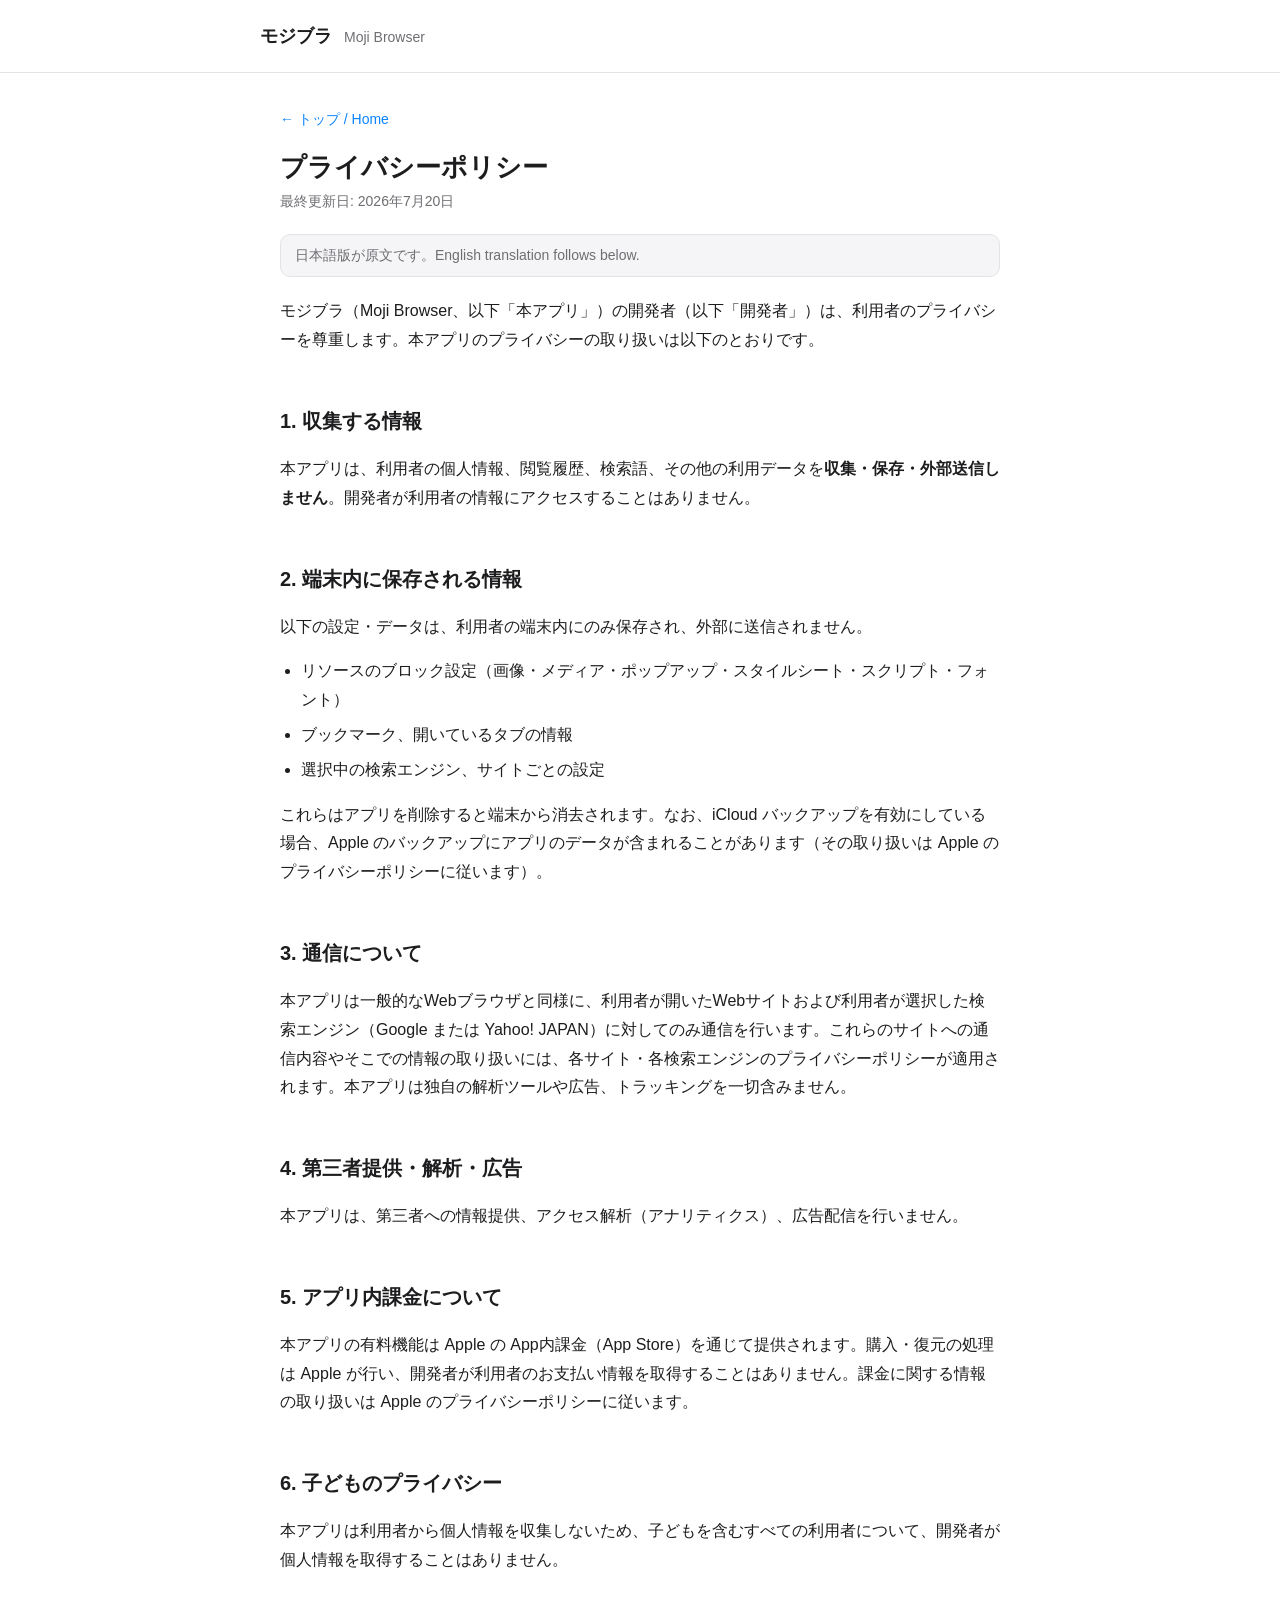
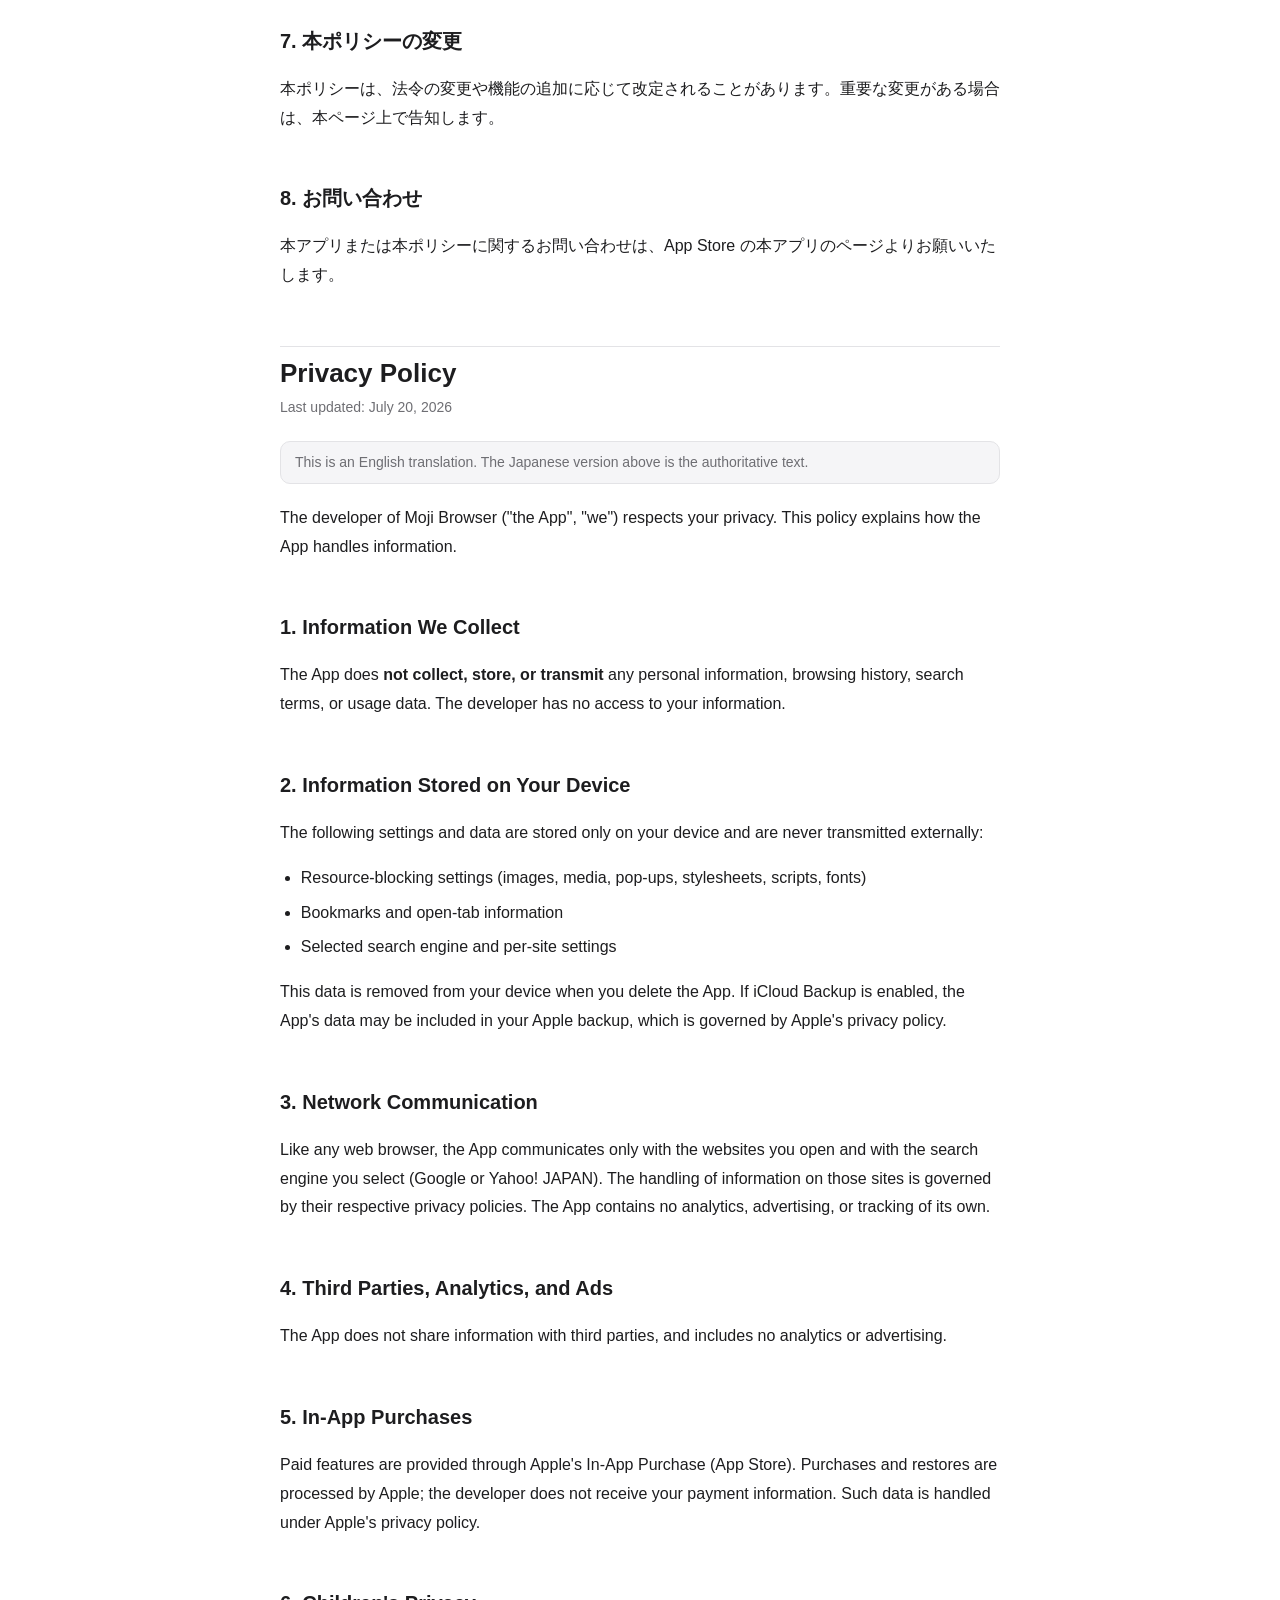
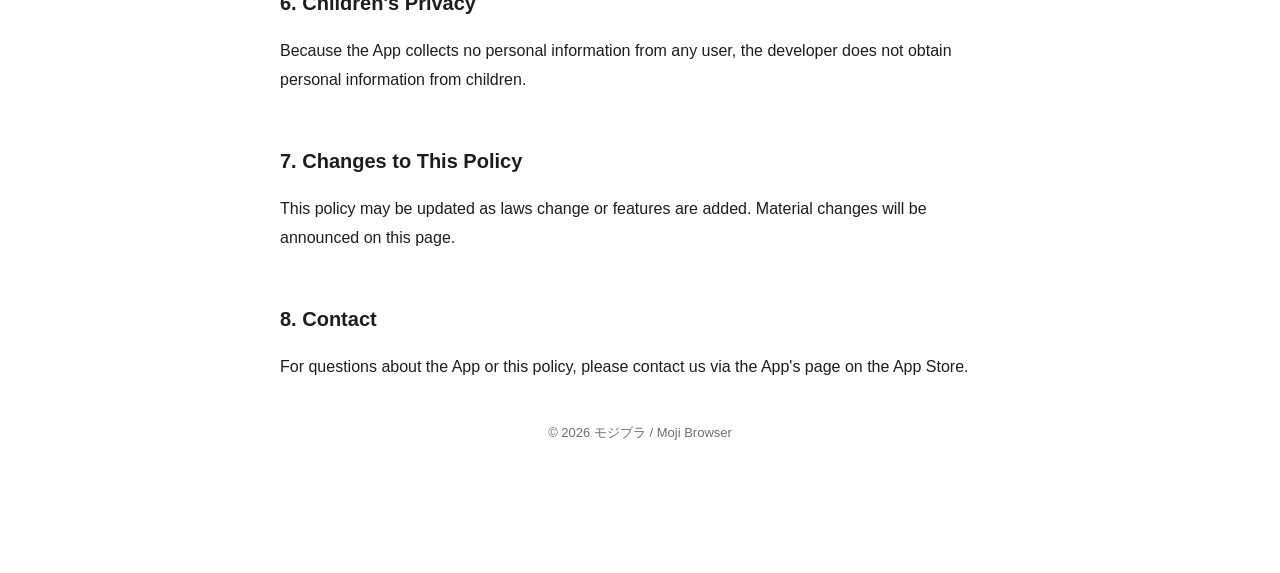
==== privacy.html @ 447daa73 "docs: プライバシーポリシー・サポート・indexページを追加 - privacy.html: プライバシーポリシー（日英併記／データ非収集・ローカル完結） - support.html: サポー" ====
<!DOCTYPE html>
<html lang="ja">
<head>
<meta charset="utf-8">
<meta name="viewport" content="width=device-width, initial-scale=1">
<title>プライバシーポリシー / Privacy Policy — モジブラ</title>
<link rel="stylesheet" href="style.css">
</head>
<body>
<header class="site">
  <div class="inner">
    <span class="app">モジブラ</span>
    <span class="en">Moji Browser</span>
  </div>
</header>

<main class="wrap">
  <a class="backlink" href="index.html">← トップ / Home</a>
  <h1>プライバシーポリシー</h1>
  <p class="updated">最終更新日: 2026年7月20日</p>

  <div class="lang-note">日本語版が原文です。English translation follows below.</div>

  <p>モジブラ（Moji Browser、以下「本アプリ」）の開発者（以下「開発者」）は、利用者のプライバシーを尊重します。本アプリのプライバシーの取り扱いは以下のとおりです。</p>

  <h2>1. 収集する情報</h2>
  <p>本アプリは、利用者の個人情報、閲覧履歴、検索語、その他の利用データを<strong>収集・保存・外部送信しません</strong>。開発者が利用者の情報にアクセスすることはありません。</p>

  <h2>2. 端末内に保存される情報</h2>
  <p>以下の設定・データは、利用者の端末内にのみ保存され、外部に送信されません。</p>
  <ul>
    <li>リソースのブロック設定（画像・メディア・ポップアップ・スタイルシート・スクリプト・フォント）</li>
    <li>ブックマーク、開いているタブの情報</li>
    <li>選択中の検索エンジン、サイトごとの設定</li>
  </ul>
  <p>これらはアプリを削除すると端末から消去されます。なお、iCloud バックアップを有効にしている場合、Apple のバックアップにアプリのデータが含まれることがあります（その取り扱いは Apple のプライバシーポリシーに従います）。</p>

  <h2>3. 通信について</h2>
  <p>本アプリは一般的なWebブラウザと同様に、利用者が開いたWebサイトおよび利用者が選択した検索エンジン（Google または Yahoo! JAPAN）に対してのみ通信を行います。これらのサイトへの通信内容やそこでの情報の取り扱いには、各サイト・各検索エンジンのプライバシーポリシーが適用されます。本アプリは独自の解析ツールや広告、トラッキングを一切含みません。</p>

  <h2>4. 第三者提供・解析・広告</h2>
  <p>本アプリは、第三者への情報提供、アクセス解析（アナリティクス）、広告配信を行いません。</p>

  <h2>5. アプリ内課金について</h2>
  <p>本アプリの有料機能は Apple の App内課金（App Store）を通じて提供されます。購入・復元の処理は Apple が行い、開発者が利用者のお支払い情報を取得することはありません。課金に関する情報の取り扱いは Apple のプライバシーポリシーに従います。</p>

  <h2>6. 子どものプライバシー</h2>
  <p>本アプリは利用者から個人情報を収集しないため、子どもを含むすべての利用者について、開発者が個人情報を取得することはありません。</p>

  <h2>7. 本ポリシーの変更</h2>
  <p>本ポリシーは、法令の変更や機能の追加に応じて改定されることがあります。重要な変更がある場合は、本ページ上で告知します。</p>

  <h2>8. お問い合わせ</h2>
  <p>本アプリまたは本ポリシーに関するお問い合わせは、App Store の本アプリのページよりお願いいたします。</p>

  <hr class="sep">

  <h1>Privacy Policy</h1>
  <p class="updated">Last updated: July 20, 2026</p>
  <div class="lang-note">This is an English translation. The Japanese version above is the authoritative text.</div>

  <p>The developer of Moji Browser ("the App", "we") respects your privacy. This policy explains how the App handles information.</p>

  <h2>1. Information We Collect</h2>
  <p>The App does <strong>not collect, store, or transmit</strong> any personal information, browsing history, search terms, or usage data. The developer has no access to your information.</p>

  <h2>2. Information Stored on Your Device</h2>
  <p>The following settings and data are stored only on your device and are never transmitted externally:</p>
  <ul>
    <li>Resource-blocking settings (images, media, pop-ups, stylesheets, scripts, fonts)</li>
    <li>Bookmarks and open-tab information</li>
    <li>Selected search engine and per-site settings</li>
  </ul>
  <p>This data is removed from your device when you delete the App. If iCloud Backup is enabled, the App's data may be included in your Apple backup, which is governed by Apple's privacy policy.</p>

  <h2>3. Network Communication</h2>
  <p>Like any web browser, the App communicates only with the websites you open and with the search engine you select (Google or Yahoo! JAPAN). The handling of information on those sites is governed by their respective privacy policies. The App contains no analytics, advertising, or tracking of its own.</p>

  <h2>4. Third Parties, Analytics, and Ads</h2>
  <p>The App does not share information with third parties, and includes no analytics or advertising.</p>

  <h2>5. In-App Purchases</h2>
  <p>Paid features are provided through Apple's In-App Purchase (App Store). Purchases and restores are processed by Apple; the developer does not receive your payment information. Such data is handled under Apple's privacy policy.</p>

  <h2>6. Children's Privacy</h2>
  <p>Because the App collects no personal information from any user, the developer does not obtain personal information from children.</p>

  <h2>7. Changes to This Policy</h2>
  <p>This policy may be updated as laws change or features are added. Material changes will be announced on this page.</p>

  <h2>8. Contact</h2>
  <p>For questions about the App or this policy, please contact us via the App's page on the App Store.</p>

  <footer>© 2026 モジブラ / Moji Browser</footer>
</main>
</body>
</html>
---- style.css ----
:root {
  --bg: #ffffff;
  --surface: #f5f5f7;
  --text: #1d1d1f;
  --muted: #6e6e73;
  --border: #e3e3e6;
  --accent: #0a84ff;
  --maxw: 760px;
}
@media (prefers-color-scheme: dark) {
  :root {
    --bg: #000000;
    --surface: #1c1c1e;
    --text: #f5f5f7;
    --muted: #98989d;
    --border: #2c2c2e;
    --accent: #0a84ff;
  }
}

* { box-sizing: border-box; }
html { -webkit-text-size-adjust: 100%; }
body {
  margin: 0;
  font-family: -apple-system, BlinkMacSystemFont, "Hiragino Sans", "Hiragino Kaku Gothic ProN", "Noto Sans JP", "Yu Gothic", Meiryo, sans-serif;
  background: var(--bg);
  color: var(--text);
  line-height: 1.8;
  font-size: 16px;
  word-break: break-word;
}

.wrap {
  max-width: var(--maxw);
  margin: 0 auto;
  padding: 32px 20px 80px;
}

header.site {
  border-bottom: 1px solid var(--border);
  padding: 20px;
}
header.site .inner {
  max-width: var(--maxw);
  margin: 0 auto;
  display: flex;
  align-items: baseline;
  gap: 12px;
  flex-wrap: wrap;
}
header.site .app { font-weight: 700; font-size: 18px; }
header.site .en { color: var(--muted); font-size: 14px; }

h1 { font-size: 26px; line-height: 1.4; margin: 8px 0 4px; }
h2 { font-size: 20px; margin: 40px 0 10px; padding-top: 8px; }
h3 { font-size: 16px; margin: 24px 0 6px; color: var(--muted); font-weight: 700; }
p, li { font-size: 16px; }
ul { padding-left: 1.3em; }
li { margin: 6px 0; }
.updated { color: var(--muted); font-size: 14px; margin-top: 0; }
a { color: var(--accent); text-decoration: none; }
a:hover { text-decoration: underline; }

.card {
  display: block;
  background: var(--surface);
  border: 1px solid var(--border);
  border-radius: 14px;
  padding: 18px 20px;
  margin: 14px 0;
  color: inherit;
}
.card:hover { border-color: var(--accent); text-decoration: none; }
.card .t { font-weight: 700; font-size: 17px; }
.card .d { color: var(--muted); font-size: 14px; margin-top: 4px; }

.lang-note {
  background: var(--surface);
  border: 1px solid var(--border);
  border-radius: 10px;
  padding: 8px 14px;
  font-size: 14px;
  color: var(--muted);
  margin: 20px 0;
}
.sep { border: none; border-top: 1px solid var(--border); margin: 56px 0 8px; }
footer {
  color: var(--muted);
  font-size: 13px;
  text-align: center;
  padding: 24px 20px 48px;
}
.backlink { display: inline-block; margin-bottom: 8px; font-size: 14px; }
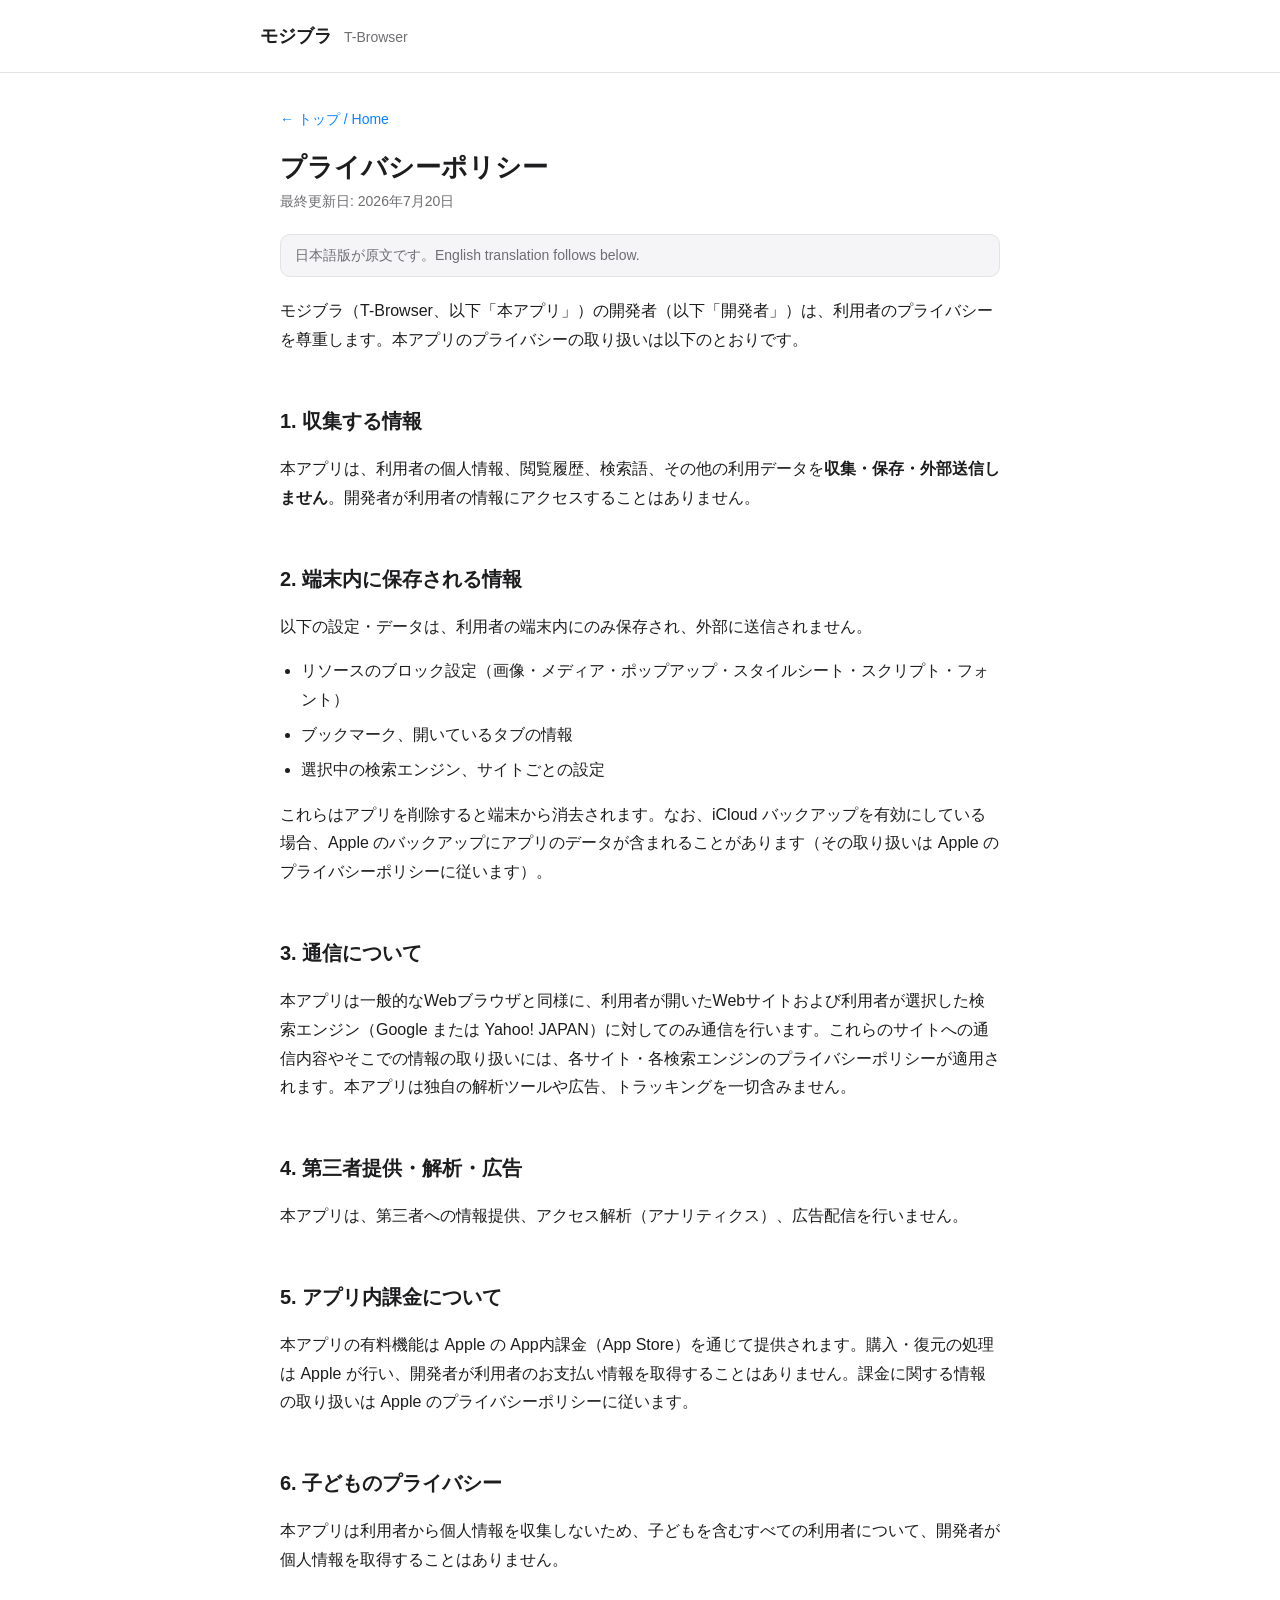
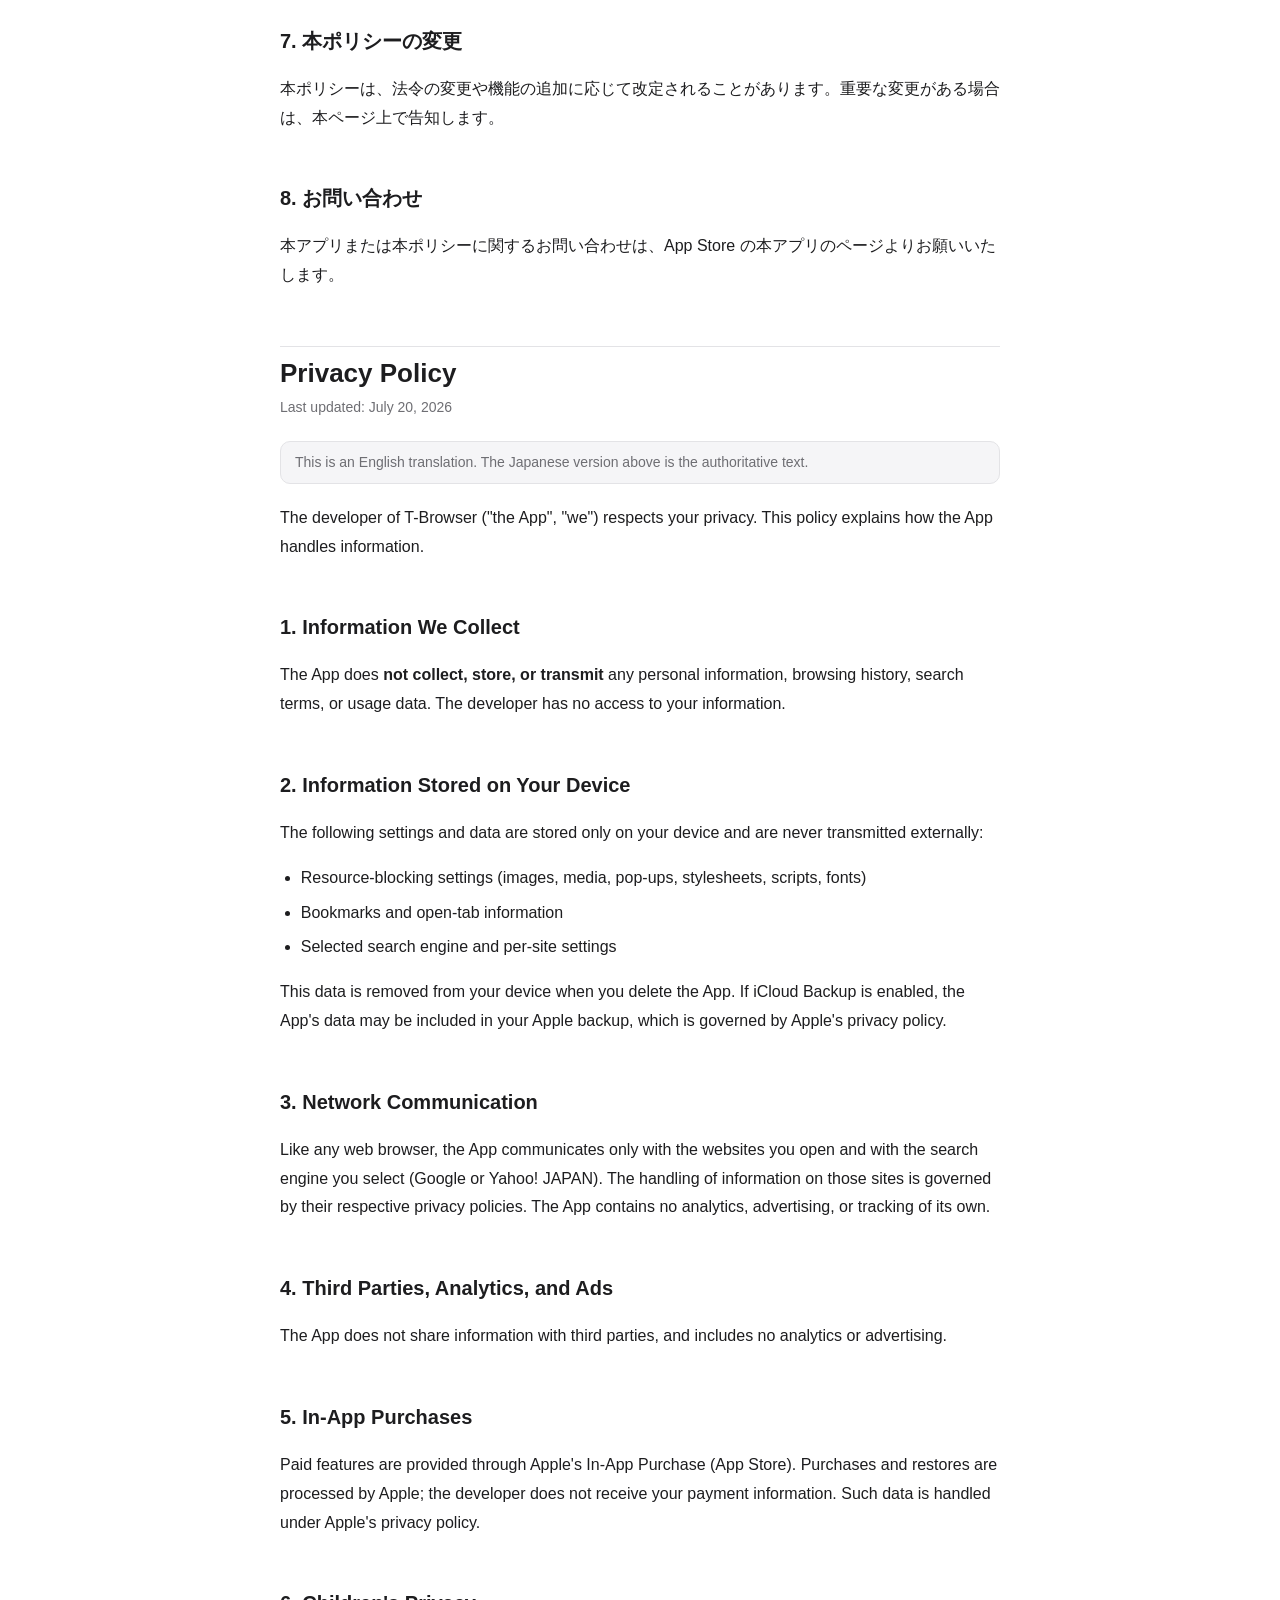
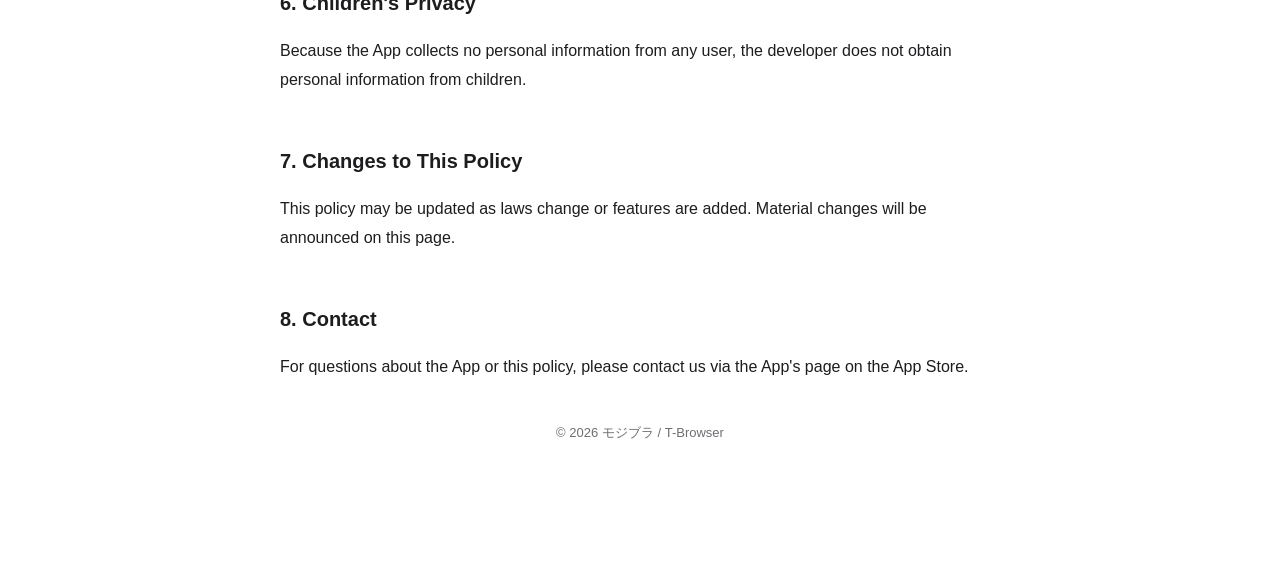
==== commit 79c3f30a: "docs: 英語名を Moji Browser → T-Browser に変更 Co-Authored-By: Claude Opus 4.8 <noreply@anthropic.com> Clau" ====
--- a/privacy.html
+++ b/privacy.html
@@ -10,7 +10,7 @@
 <header class="site">
   <div class="inner">
     <span class="app">モジブラ</span>
-    <span class="en">Moji Browser</span>
+    <span class="en">T-Browser</span>
   </div>
 </header>
 
@@ -21,7 +21,7 @@
 
   <div class="lang-note">日本語版が原文です。English translation follows below.</div>
 
-  <p>モジブラ（Moji Browser、以下「本アプリ」）の開発者（以下「開発者」）は、利用者のプライバシーを尊重します。本アプリのプライバシーの取り扱いは以下のとおりです。</p>
+  <p>モジブラ（T-Browser、以下「本アプリ」）の開発者（以下「開発者」）は、利用者のプライバシーを尊重します。本アプリのプライバシーの取り扱いは以下のとおりです。</p>
 
   <h2>1. 収集する情報</h2>
   <p>本アプリは、利用者の個人情報、閲覧履歴、検索語、その他の利用データを<strong>収集・保存・外部送信しません</strong>。開発者が利用者の情報にアクセスすることはありません。</p>
@@ -59,7 +59,7 @@
   <p class="updated">Last updated: July 20, 2026</p>
   <div class="lang-note">This is an English translation. The Japanese version above is the authoritative text.</div>
 
-  <p>The developer of Moji Browser ("the App", "we") respects your privacy. This policy explains how the App handles information.</p>
+  <p>The developer of T-Browser ("the App", "we") respects your privacy. This policy explains how the App handles information.</p>
 
   <h2>1. Information We Collect</h2>
   <p>The App does <strong>not collect, store, or transmit</strong> any personal information, browsing history, search terms, or usage data. The developer has no access to your information.</p>
@@ -91,7 +91,7 @@
   <h2>8. Contact</h2>
   <p>For questions about the App or this policy, please contact us via the App's page on the App Store.</p>
 
-  <footer>© 2026 モジブラ / Moji Browser</footer>
+  <footer>© 2026 モジブラ / T-Browser</footer>
 </main>
 </body>
 </html>
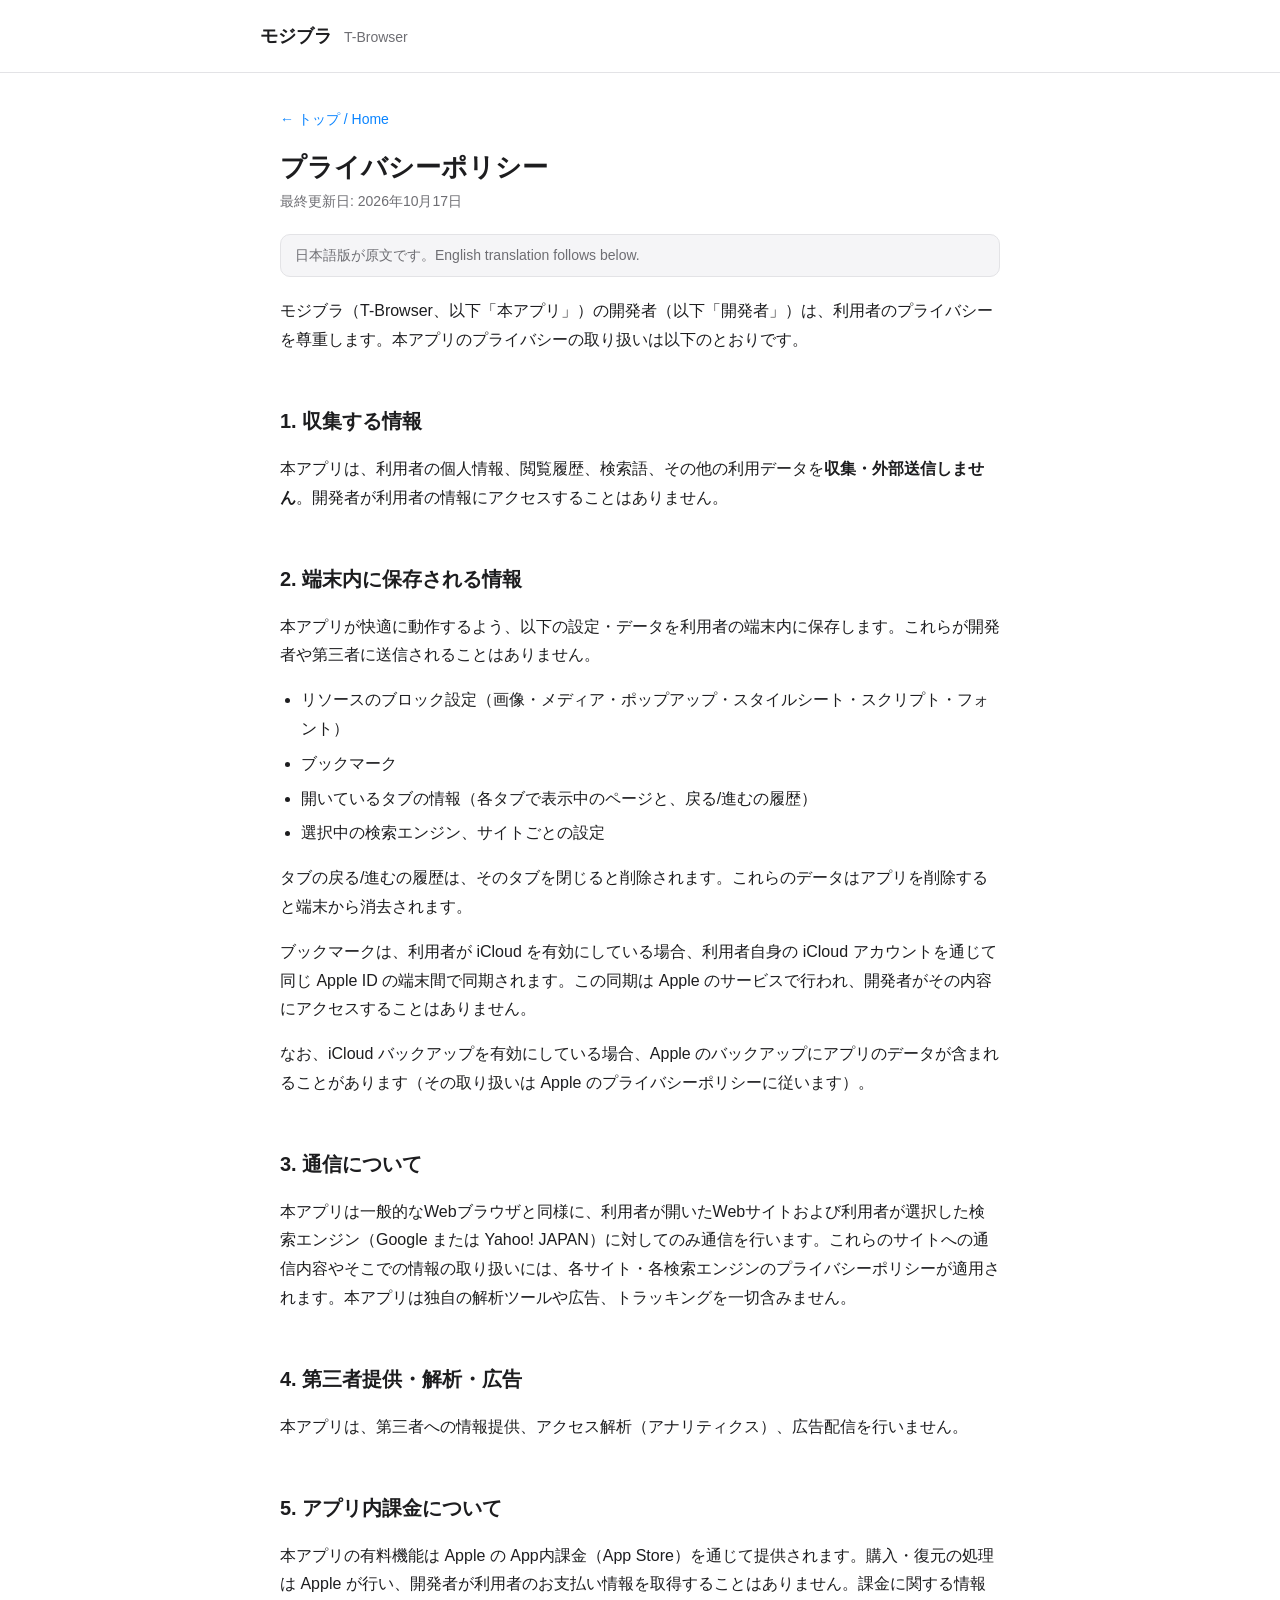
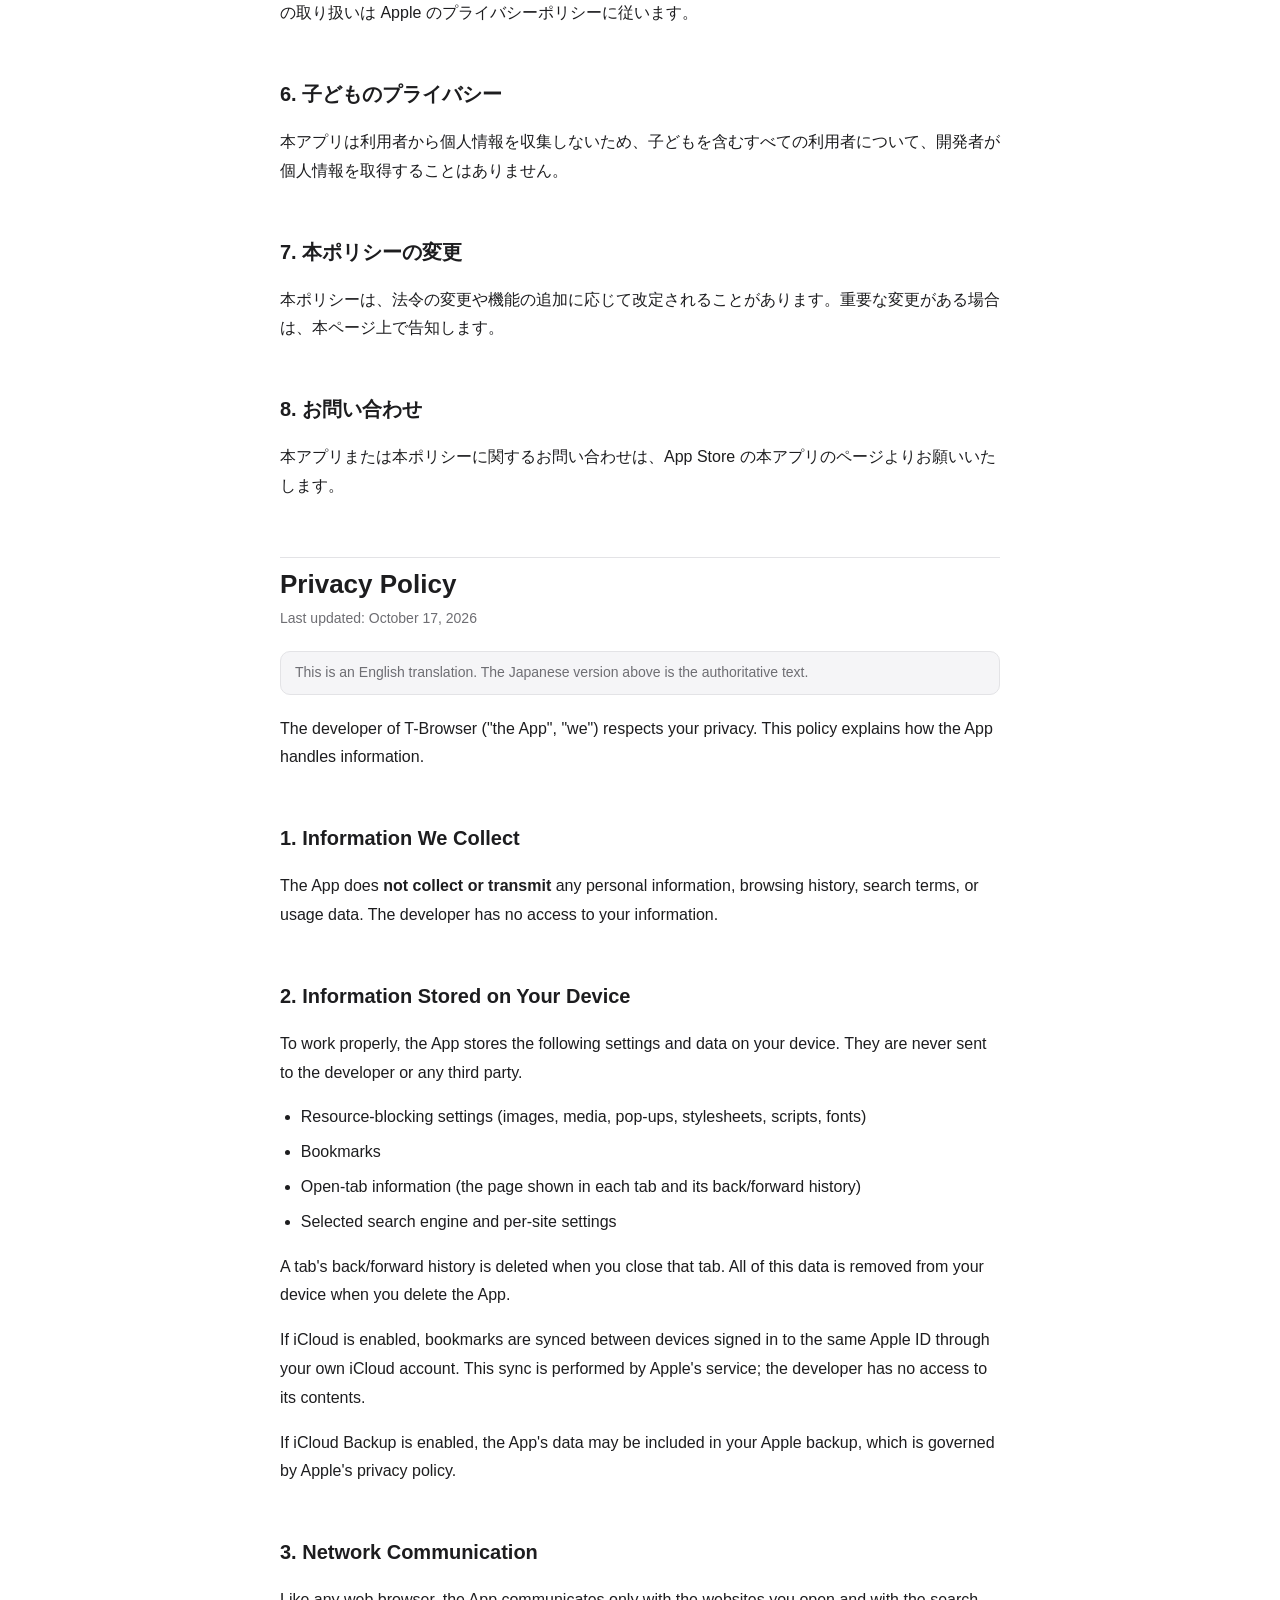
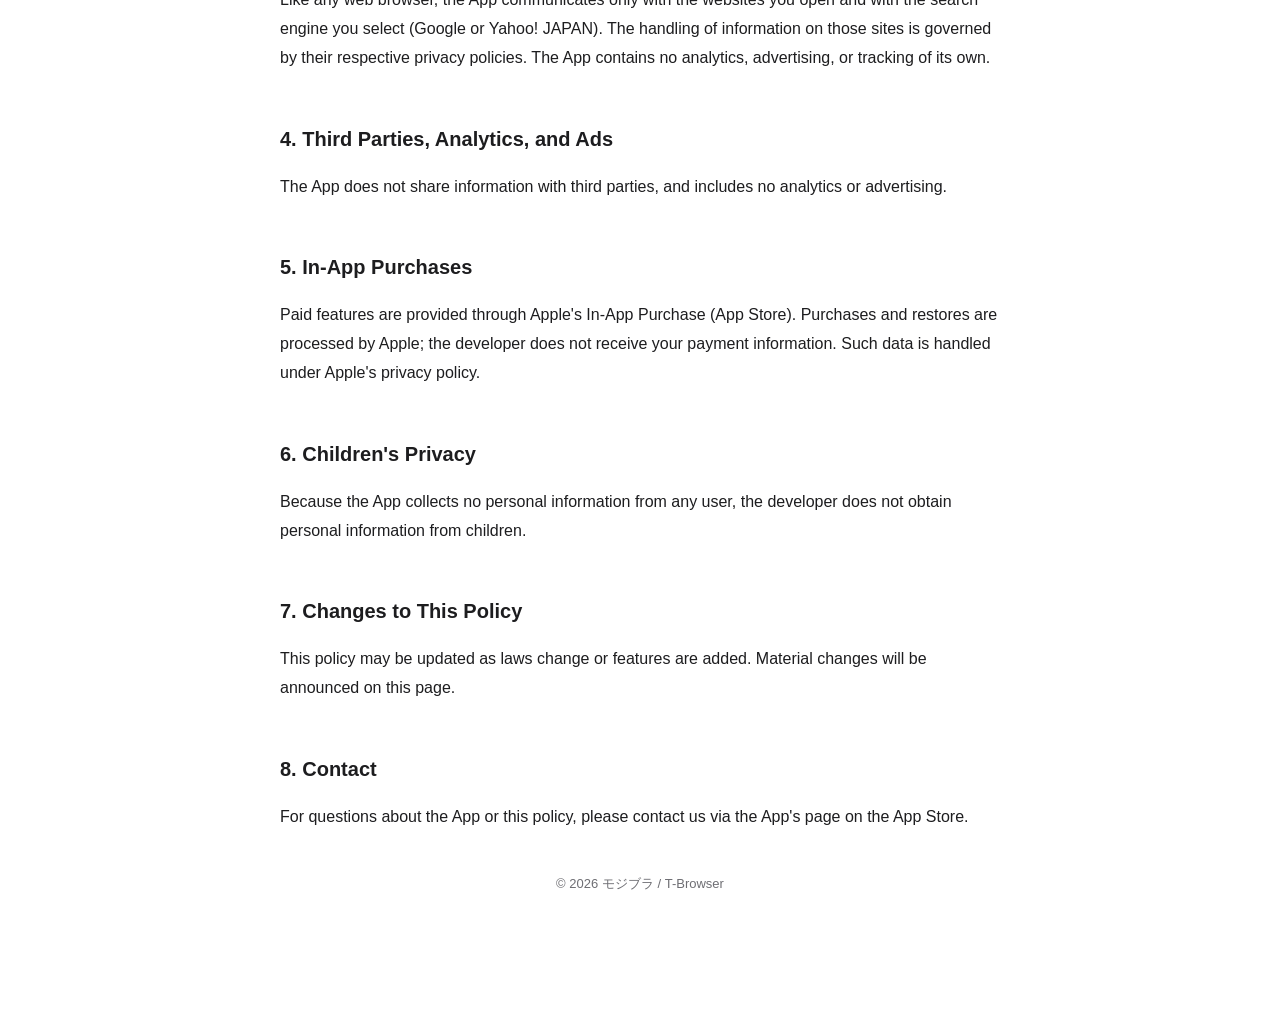
==== commit f8d1ea40: "docs: タブの戻る/進むの履歴とブックマークの iCloud 同期をプライバシーポリシーに明記 - §1「収集・保存・外部送信しません」→「収集・外部送信しません」（端末内には保存するため） - " ====
--- a/privacy.html
+++ b/privacy.html
@@ -17,23 +17,26 @@
 <main class="wrap">
   <a class="backlink" href="index.html">← トップ / Home</a>
   <h1>プライバシーポリシー</h1>
-  <p class="updated">最終更新日: 2026年7月20日</p>
+  <p class="updated">最終更新日: 2026年10月17日</p>
 
   <div class="lang-note">日本語版が原文です。English translation follows below.</div>
 
   <p>モジブラ（T-Browser、以下「本アプリ」）の開発者（以下「開発者」）は、利用者のプライバシーを尊重します。本アプリのプライバシーの取り扱いは以下のとおりです。</p>
 
   <h2>1. 収集する情報</h2>
-  <p>本アプリは、利用者の個人情報、閲覧履歴、検索語、その他の利用データを<strong>収集・保存・外部送信しません</strong>。開発者が利用者の情報にアクセスすることはありません。</p>
+  <p>本アプリは、利用者の個人情報、閲覧履歴、検索語、その他の利用データを<strong>収集・外部送信しません</strong>。開発者が利用者の情報にアクセスすることはありません。</p>
 
   <h2>2. 端末内に保存される情報</h2>
-  <p>以下の設定・データは、利用者の端末内にのみ保存され、外部に送信されません。</p>
+  <p>本アプリが快適に動作するよう、以下の設定・データを利用者の端末内に保存します。これらが開発者や第三者に送信されることはありません。</p>
   <ul>
     <li>リソースのブロック設定（画像・メディア・ポップアップ・スタイルシート・スクリプト・フォント）</li>
-    <li>ブックマーク、開いているタブの情報</li>
+    <li>ブックマーク</li>
+    <li>開いているタブの情報（各タブで表示中のページと、戻る/進むの履歴）</li>
     <li>選択中の検索エンジン、サイトごとの設定</li>
   </ul>
-  <p>これらはアプリを削除すると端末から消去されます。なお、iCloud バックアップを有効にしている場合、Apple のバックアップにアプリのデータが含まれることがあります（その取り扱いは Apple のプライバシーポリシーに従います）。</p>
+  <p>タブの戻る/進むの履歴は、そのタブを閉じると削除されます。これらのデータはアプリを削除すると端末から消去されます。</p>
+  <p>ブックマークは、利用者が iCloud を有効にしている場合、利用者自身の iCloud アカウントを通じて同じ Apple ID の端末間で同期されます。この同期は Apple のサービスで行われ、開発者がその内容にアクセスすることはありません。</p>
+  <p>なお、iCloud バックアップを有効にしている場合、Apple のバックアップにアプリのデータが含まれることがあります（その取り扱いは Apple のプライバシーポリシーに従います）。</p>
 
   <h2>3. 通信について</h2>
   <p>本アプリは一般的なWebブラウザと同様に、利用者が開いたWebサイトおよび利用者が選択した検索エンジン（Google または Yahoo! JAPAN）に対してのみ通信を行います。これらのサイトへの通信内容やそこでの情報の取り扱いには、各サイト・各検索エンジンのプライバシーポリシーが適用されます。本アプリは独自の解析ツールや広告、トラッキングを一切含みません。</p>
@@ -56,22 +59,25 @@
   <hr class="sep">
 
   <h1>Privacy Policy</h1>
-  <p class="updated">Last updated: July 20, 2026</p>
+  <p class="updated">Last updated: October 17, 2026</p>
   <div class="lang-note">This is an English translation. The Japanese version above is the authoritative text.</div>
 
   <p>The developer of T-Browser ("the App", "we") respects your privacy. This policy explains how the App handles information.</p>
 
   <h2>1. Information We Collect</h2>
-  <p>The App does <strong>not collect, store, or transmit</strong> any personal information, browsing history, search terms, or usage data. The developer has no access to your information.</p>
+  <p>The App does <strong>not collect or transmit</strong> any personal information, browsing history, search terms, or usage data. The developer has no access to your information.</p>
 
   <h2>2. Information Stored on Your Device</h2>
-  <p>The following settings and data are stored only on your device and are never transmitted externally:</p>
+  <p>To work properly, the App stores the following settings and data on your device. They are never sent to the developer or any third party.</p>
   <ul>
     <li>Resource-blocking settings (images, media, pop-ups, stylesheets, scripts, fonts)</li>
-    <li>Bookmarks and open-tab information</li>
+    <li>Bookmarks</li>
+    <li>Open-tab information (the page shown in each tab and its back/forward history)</li>
     <li>Selected search engine and per-site settings</li>
   </ul>
-  <p>This data is removed from your device when you delete the App. If iCloud Backup is enabled, the App's data may be included in your Apple backup, which is governed by Apple's privacy policy.</p>
+  <p>A tab's back/forward history is deleted when you close that tab. All of this data is removed from your device when you delete the App.</p>
+  <p>If iCloud is enabled, bookmarks are synced between devices signed in to the same Apple ID through your own iCloud account. This sync is performed by Apple's service; the developer has no access to its contents.</p>
+  <p> If iCloud Backup is enabled, the App's data may be included in your Apple backup, which is governed by Apple's privacy policy.</p>
 
   <h2>3. Network Communication</h2>
   <p>Like any web browser, the App communicates only with the websites you open and with the search engine you select (Google or Yahoo! JAPAN). The handling of information on those sites is governed by their respective privacy policies. The App contains no analytics, advertising, or tracking of its own.</p>
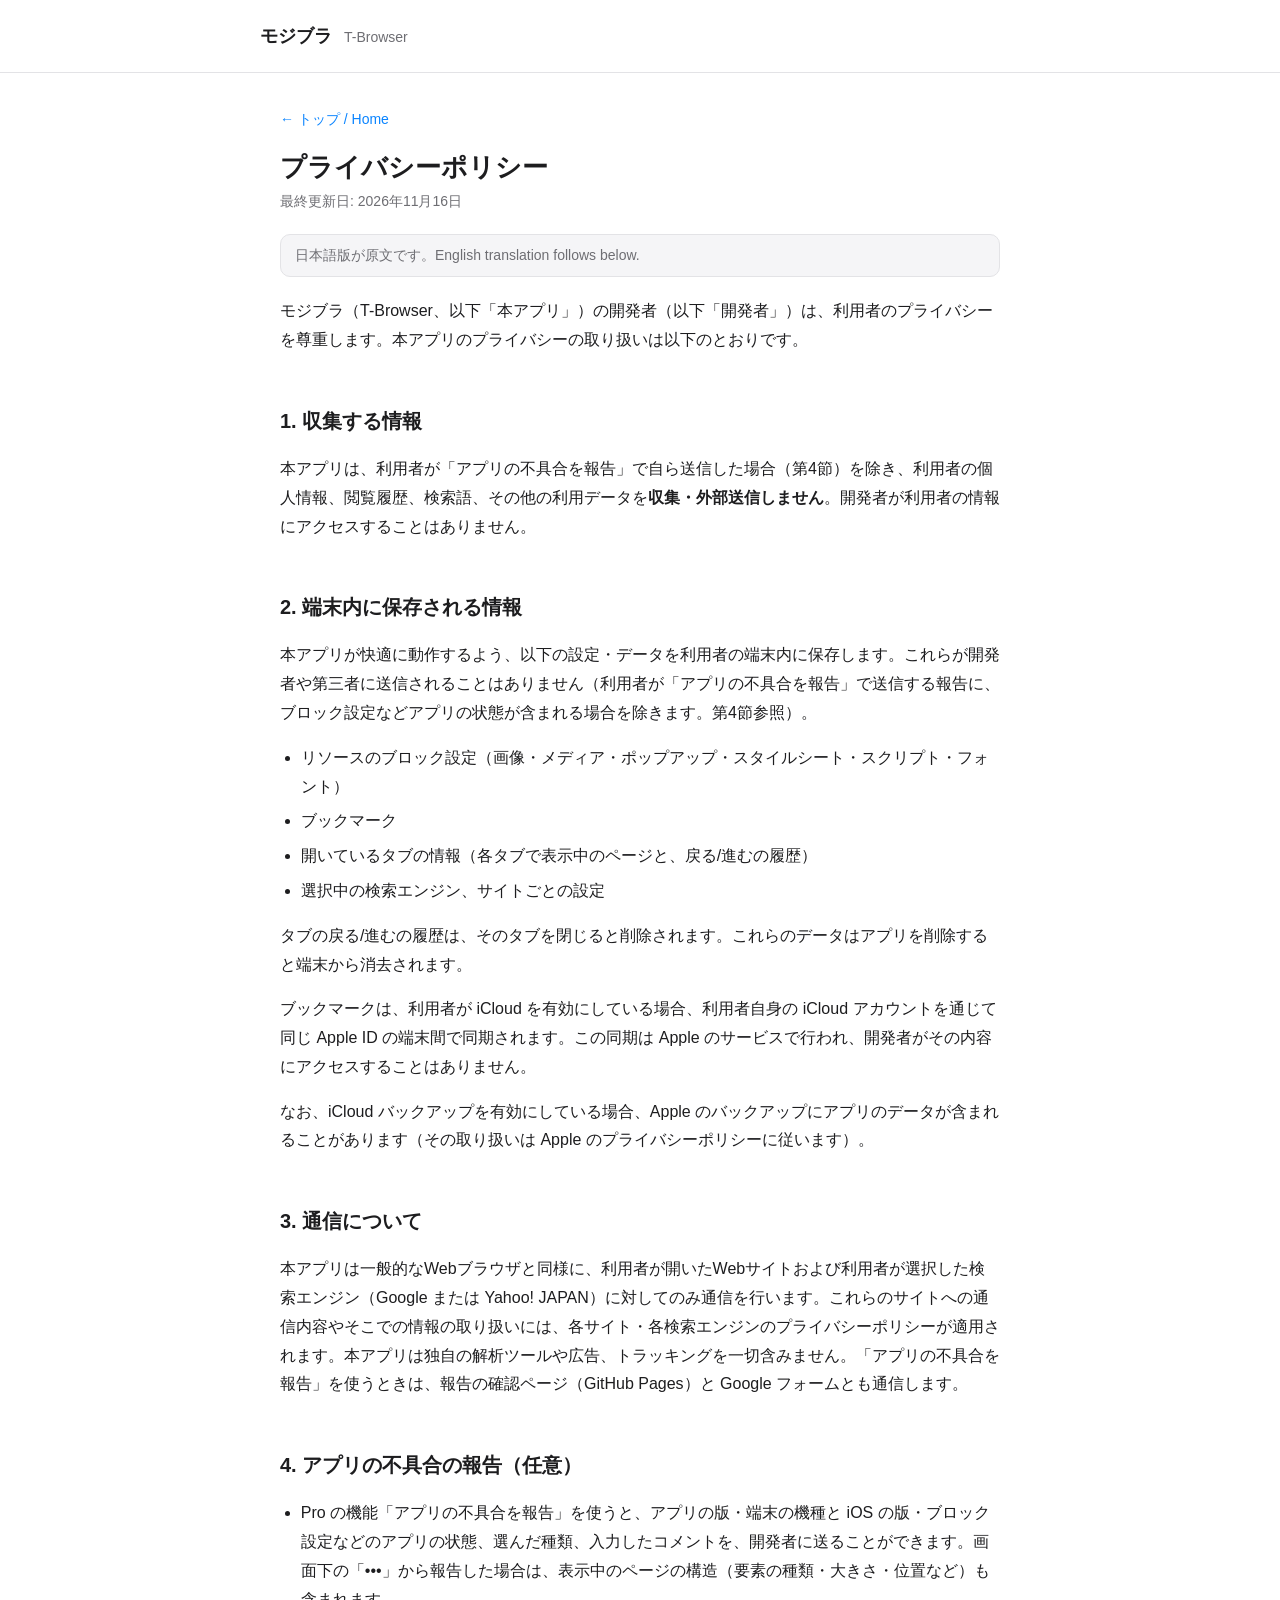
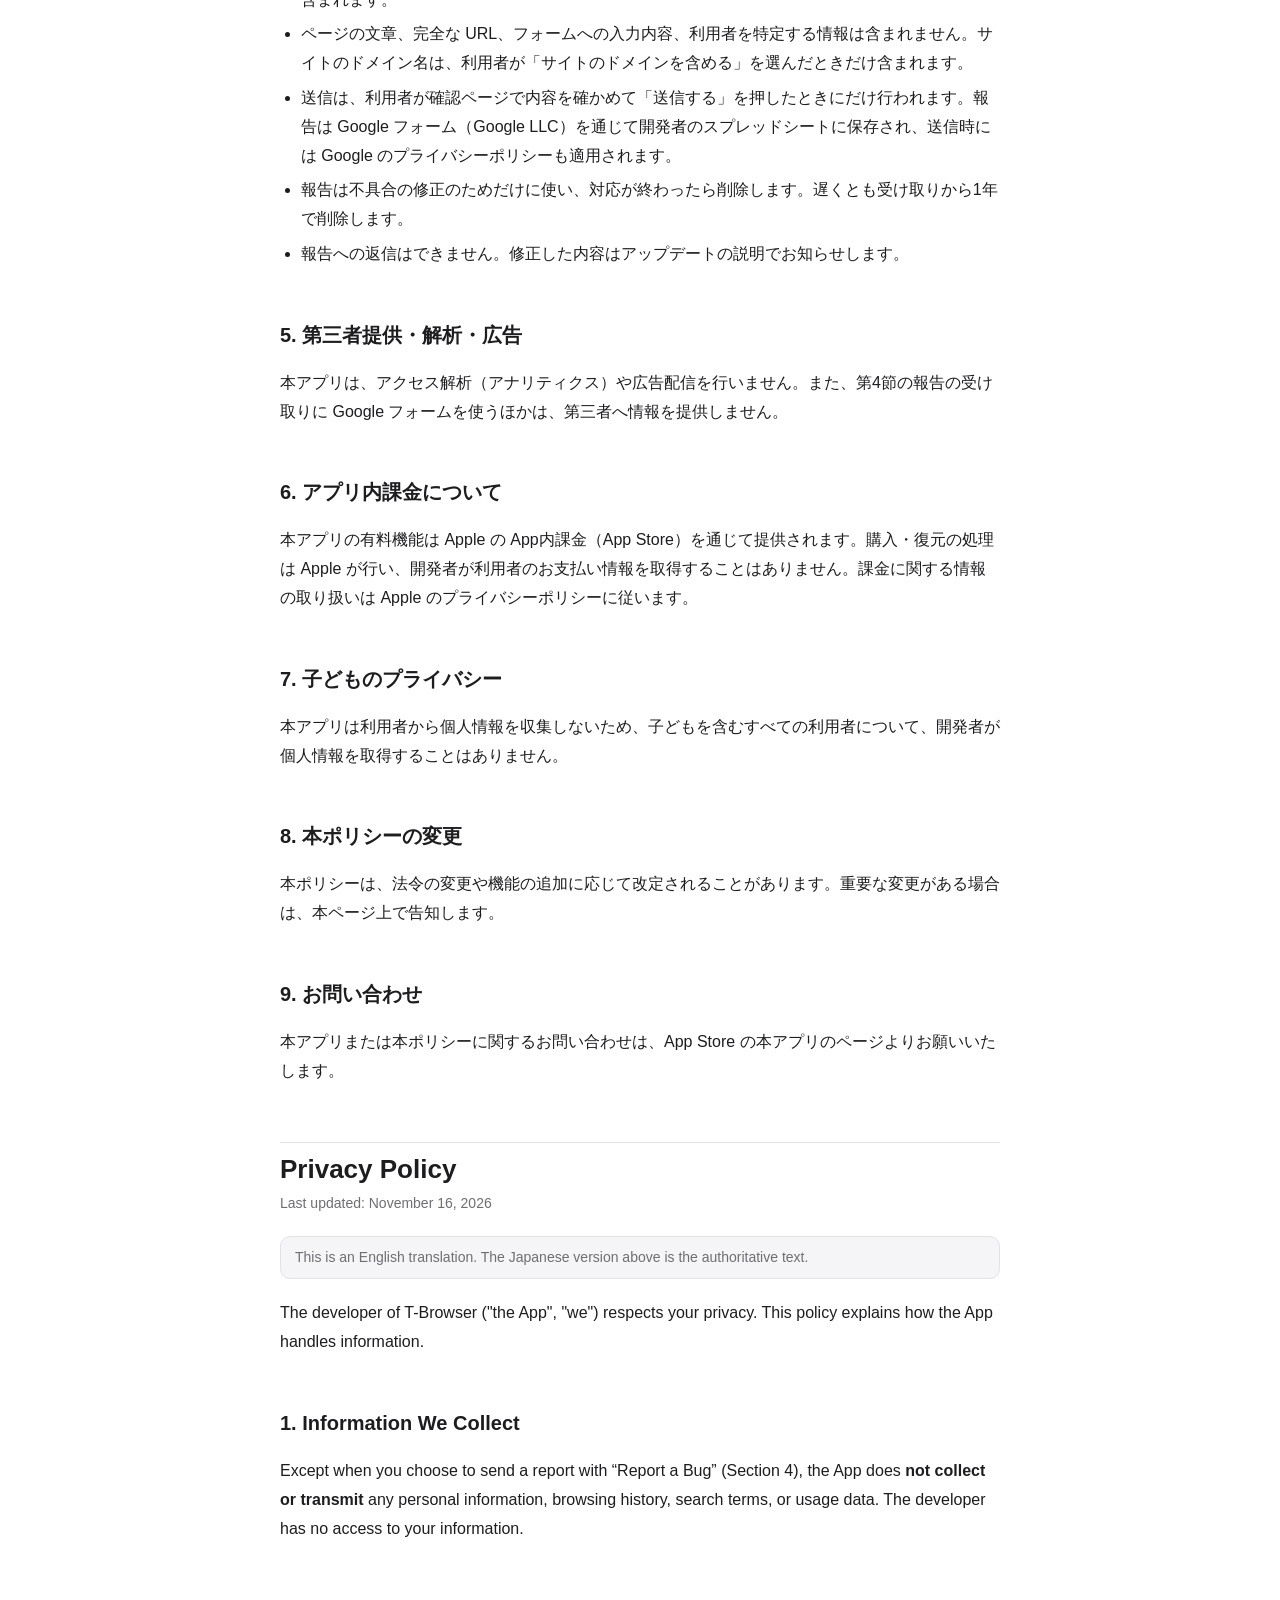
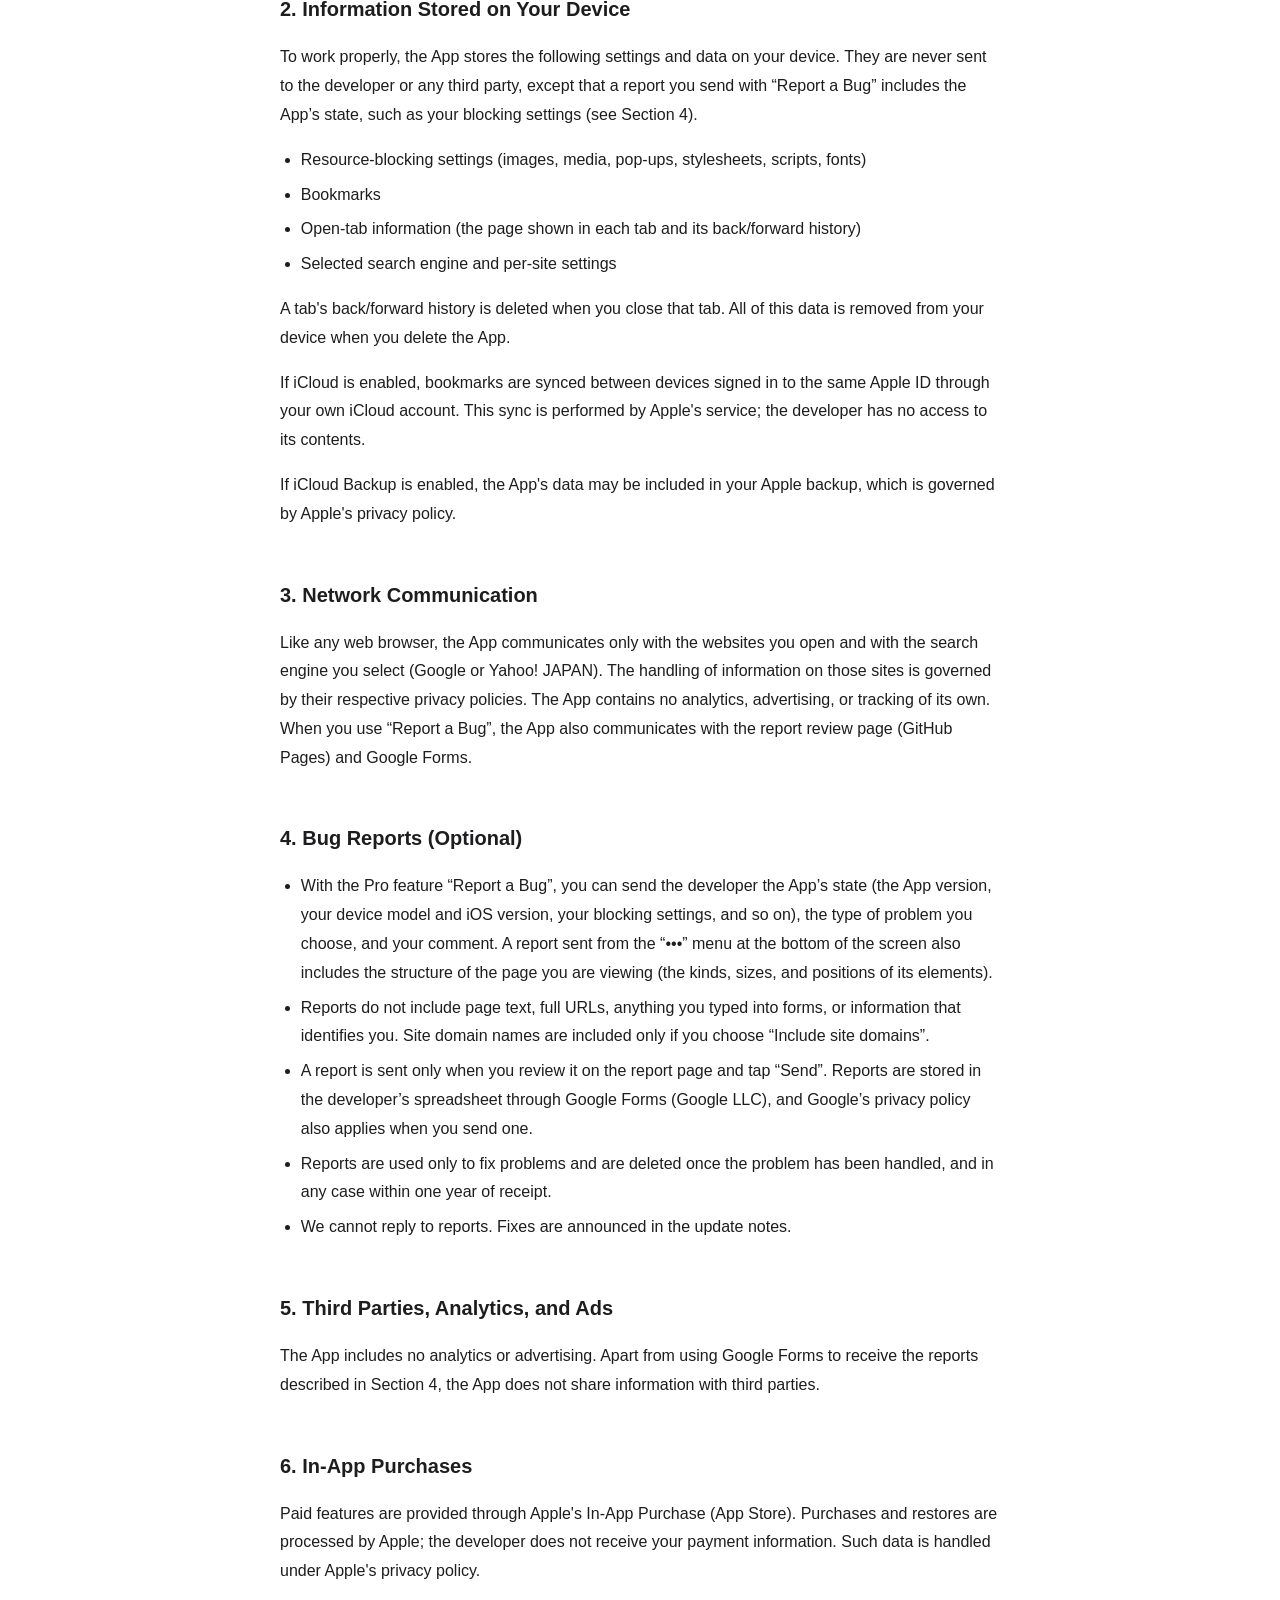
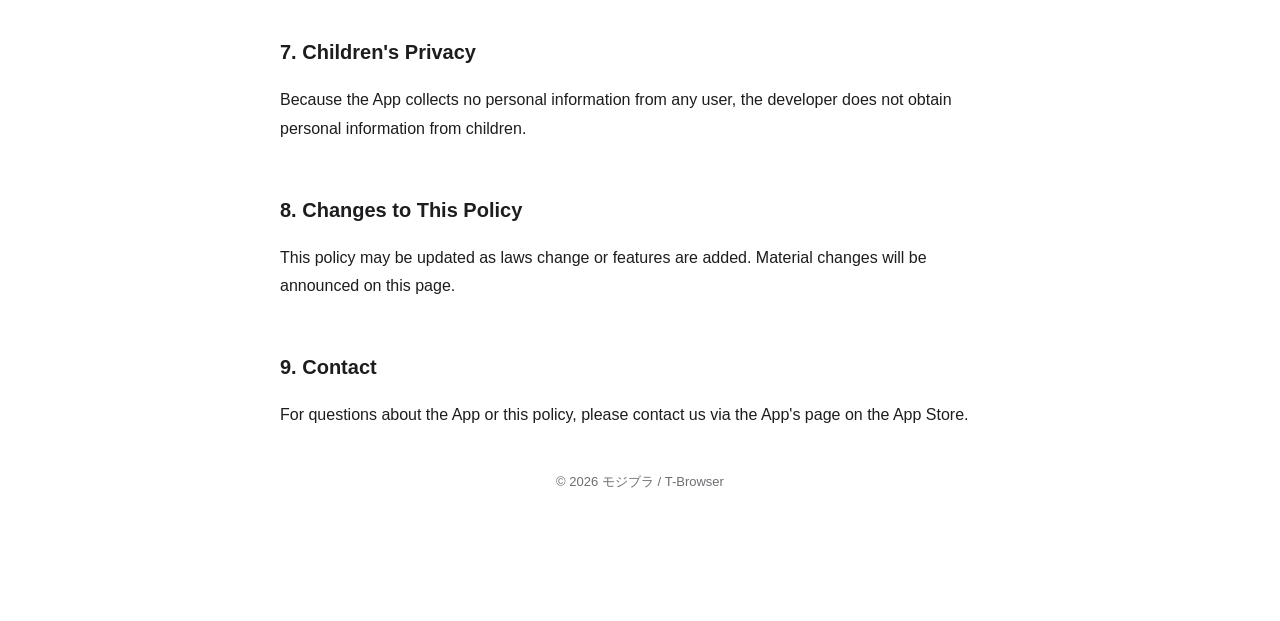
==== commit f0257da0: "docs: 不具合報告に合わせてプライバシーポリシーを改定（v1.4 リリース時にマージ） 第4節「アプリの不具合の報告（任意）」を追加し、第1〜3節と第三者提供の節に 報告の例外を明記。節番号を繰り" ====
--- a/privacy.html
+++ b/privacy.html
@@ -17,17 +17,17 @@
 <main class="wrap">
   <a class="backlink" href="index.html">← トップ / Home</a>
   <h1>プライバシーポリシー</h1>
-  <p class="updated">最終更新日: 2026年10月17日</p>
+  <p class="updated">最終更新日: 2026年11月16日</p>
 
   <div class="lang-note">日本語版が原文です。English translation follows below.</div>
 
   <p>モジブラ（T-Browser、以下「本アプリ」）の開発者（以下「開発者」）は、利用者のプライバシーを尊重します。本アプリのプライバシーの取り扱いは以下のとおりです。</p>
 
   <h2>1. 収集する情報</h2>
-  <p>本アプリは、利用者の個人情報、閲覧履歴、検索語、その他の利用データを<strong>収集・外部送信しません</strong>。開発者が利用者の情報にアクセスすることはありません。</p>
+  <p>本アプリは、利用者が「アプリの不具合を報告」で自ら送信した場合（第4節）を除き、利用者の個人情報、閲覧履歴、検索語、その他の利用データを<strong>収集・外部送信しません</strong>。開発者が利用者の情報にアクセスすることはありません。</p>
 
   <h2>2. 端末内に保存される情報</h2>
-  <p>本アプリが快適に動作するよう、以下の設定・データを利用者の端末内に保存します。これらが開発者や第三者に送信されることはありません。</p>
+  <p>本アプリが快適に動作するよう、以下の設定・データを利用者の端末内に保存します。これらが開発者や第三者に送信されることはありません（利用者が「アプリの不具合を報告」で送信する報告に、ブロック設定などアプリの状態が含まれる場合を除きます。第4節参照）。</p>
   <ul>
     <li>リソースのブロック設定（画像・メディア・ポップアップ・スタイルシート・スクリプト・フォント）</li>
     <li>ブックマーク</li>
@@ -39,36 +39,45 @@
   <p>なお、iCloud バックアップを有効にしている場合、Apple のバックアップにアプリのデータが含まれることがあります（その取り扱いは Apple のプライバシーポリシーに従います）。</p>
 
   <h2>3. 通信について</h2>
-  <p>本アプリは一般的なWebブラウザと同様に、利用者が開いたWebサイトおよび利用者が選択した検索エンジン（Google または Yahoo! JAPAN）に対してのみ通信を行います。これらのサイトへの通信内容やそこでの情報の取り扱いには、各サイト・各検索エンジンのプライバシーポリシーが適用されます。本アプリは独自の解析ツールや広告、トラッキングを一切含みません。</p>
+  <p>本アプリは一般的なWebブラウザと同様に、利用者が開いたWebサイトおよび利用者が選択した検索エンジン（Google または Yahoo! JAPAN）に対してのみ通信を行います。これらのサイトへの通信内容やそこでの情報の取り扱いには、各サイト・各検索エンジンのプライバシーポリシーが適用されます。本アプリは独自の解析ツールや広告、トラッキングを一切含みません。「アプリの不具合を報告」を使うときは、報告の確認ページ（GitHub Pages）と Google フォームとも通信します。</p>
 
-  <h2>4. 第三者提供・解析・広告</h2>
-  <p>本アプリは、第三者への情報提供、アクセス解析（アナリティクス）、広告配信を行いません。</p>
+  <h2>4. アプリの不具合の報告（任意）</h2>
+  <ul>
+    <li>Pro の機能「アプリの不具合を報告」を使うと、アプリの版・端末の機種と iOS の版・ブロック設定などのアプリの状態、選んだ種類、入力したコメントを、開発者に送ることができます。画面下の「•••」から報告した場合は、表示中のページの構造（要素の種類・大きさ・位置など）も含まれます。</li>
+    <li>ページの文章、完全な URL、フォームへの入力内容、利用者を特定する情報は含まれません。サイトのドメイン名は、利用者が「サイトのドメインを含める」を選んだときだけ含まれます。</li>
+    <li>送信は、利用者が確認ページで内容を確かめて「送信する」を押したときにだけ行われます。報告は Google フォーム（Google LLC）を通じて開発者のスプレッドシートに保存され、送信時には Google のプライバシーポリシーも適用されます。</li>
+    <li>報告は不具合の修正のためだけに使い、対応が終わったら削除します。遅くとも受け取りから1年で削除します。</li>
+    <li>報告への返信はできません。修正した内容はアップデートの説明でお知らせします。</li>
+  </ul>
 
-  <h2>5. アプリ内課金について</h2>
+  <h2>5. 第三者提供・解析・広告</h2>
+  <p>本アプリは、アクセス解析（アナリティクス）や広告配信を行いません。また、第4節の報告の受け取りに Google フォームを使うほかは、第三者へ情報を提供しません。</p>
+
+  <h2>6. アプリ内課金について</h2>
   <p>本アプリの有料機能は Apple の App内課金（App Store）を通じて提供されます。購入・復元の処理は Apple が行い、開発者が利用者のお支払い情報を取得することはありません。課金に関する情報の取り扱いは Apple のプライバシーポリシーに従います。</p>
 
-  <h2>6. 子どものプライバシー</h2>
+  <h2>7. 子どものプライバシー</h2>
   <p>本アプリは利用者から個人情報を収集しないため、子どもを含むすべての利用者について、開発者が個人情報を取得することはありません。</p>
 
-  <h2>7. 本ポリシーの変更</h2>
+  <h2>8. 本ポリシーの変更</h2>
   <p>本ポリシーは、法令の変更や機能の追加に応じて改定されることがあります。重要な変更がある場合は、本ページ上で告知します。</p>
 
-  <h2>8. お問い合わせ</h2>
+  <h2>9. お問い合わせ</h2>
   <p>本アプリまたは本ポリシーに関するお問い合わせは、App Store の本アプリのページよりお願いいたします。</p>
 
   <hr class="sep">
 
   <h1>Privacy Policy</h1>
-  <p class="updated">Last updated: October 17, 2026</p>
+  <p class="updated">Last updated: November 16, 2026</p>
   <div class="lang-note">This is an English translation. The Japanese version above is the authoritative text.</div>
 
   <p>The developer of T-Browser ("the App", "we") respects your privacy. This policy explains how the App handles information.</p>
 
   <h2>1. Information We Collect</h2>
-  <p>The App does <strong>not collect or transmit</strong> any personal information, browsing history, search terms, or usage data. The developer has no access to your information.</p>
+  <p>Except when you choose to send a report with “Report a Bug” (Section 4), the App does <strong>not collect or transmit</strong> any personal information, browsing history, search terms, or usage data. The developer has no access to your information.</p>
 
   <h2>2. Information Stored on Your Device</h2>
-  <p>To work properly, the App stores the following settings and data on your device. They are never sent to the developer or any third party.</p>
+  <p>To work properly, the App stores the following settings and data on your device. They are never sent to the developer or any third party, except that a report you send with “Report a Bug” includes the App’s state, such as your blocking settings (see Section 4).</p>
   <ul>
     <li>Resource-blocking settings (images, media, pop-ups, stylesheets, scripts, fonts)</li>
     <li>Bookmarks</li>
@@ -80,21 +89,30 @@
   <p> If iCloud Backup is enabled, the App's data may be included in your Apple backup, which is governed by Apple's privacy policy.</p>
 
   <h2>3. Network Communication</h2>
-  <p>Like any web browser, the App communicates only with the websites you open and with the search engine you select (Google or Yahoo! JAPAN). The handling of information on those sites is governed by their respective privacy policies. The App contains no analytics, advertising, or tracking of its own.</p>
+  <p>Like any web browser, the App communicates only with the websites you open and with the search engine you select (Google or Yahoo! JAPAN). The handling of information on those sites is governed by their respective privacy policies. The App contains no analytics, advertising, or tracking of its own. When you use “Report a Bug”, the App also communicates with the report review page (GitHub Pages) and Google Forms.</p>
 
-  <h2>4. Third Parties, Analytics, and Ads</h2>
-  <p>The App does not share information with third parties, and includes no analytics or advertising.</p>
+  <h2>4. Bug Reports (Optional)</h2>
+  <ul>
+    <li>With the Pro feature “Report a Bug”, you can send the developer the App’s state (the App version, your device model and iOS version, your blocking settings, and so on), the type of problem you choose, and your comment. A report sent from the “•••” menu at the bottom of the screen also includes the structure of the page you are viewing (the kinds, sizes, and positions of its elements).</li>
+    <li>Reports do not include page text, full URLs, anything you typed into forms, or information that identifies you. Site domain names are included only if you choose “Include site domains”.</li>
+    <li>A report is sent only when you review it on the report page and tap “Send”. Reports are stored in the developer’s spreadsheet through Google Forms (Google LLC), and Google’s privacy policy also applies when you send one.</li>
+    <li>Reports are used only to fix problems and are deleted once the problem has been handled, and in any case within one year of receipt.</li>
+    <li>We cannot reply to reports. Fixes are announced in the update notes.</li>
+  </ul>
 
-  <h2>5. In-App Purchases</h2>
+  <h2>5. Third Parties, Analytics, and Ads</h2>
+  <p>The App includes no analytics or advertising. Apart from using Google Forms to receive the reports described in Section 4, the App does not share information with third parties.</p>
+
+  <h2>6. In-App Purchases</h2>
   <p>Paid features are provided through Apple's In-App Purchase (App Store). Purchases and restores are processed by Apple; the developer does not receive your payment information. Such data is handled under Apple's privacy policy.</p>
 
-  <h2>6. Children's Privacy</h2>
+  <h2>7. Children's Privacy</h2>
   <p>Because the App collects no personal information from any user, the developer does not obtain personal information from children.</p>
 
-  <h2>7. Changes to This Policy</h2>
+  <h2>8. Changes to This Policy</h2>
   <p>This policy may be updated as laws change or features are added. Material changes will be announced on this page.</p>
 
-  <h2>8. Contact</h2>
+  <h2>9. Contact</h2>
   <p>For questions about the App or this policy, please contact us via the App's page on the App Store.</p>
 
   <footer>© 2026 モジブラ / T-Browser</footer>
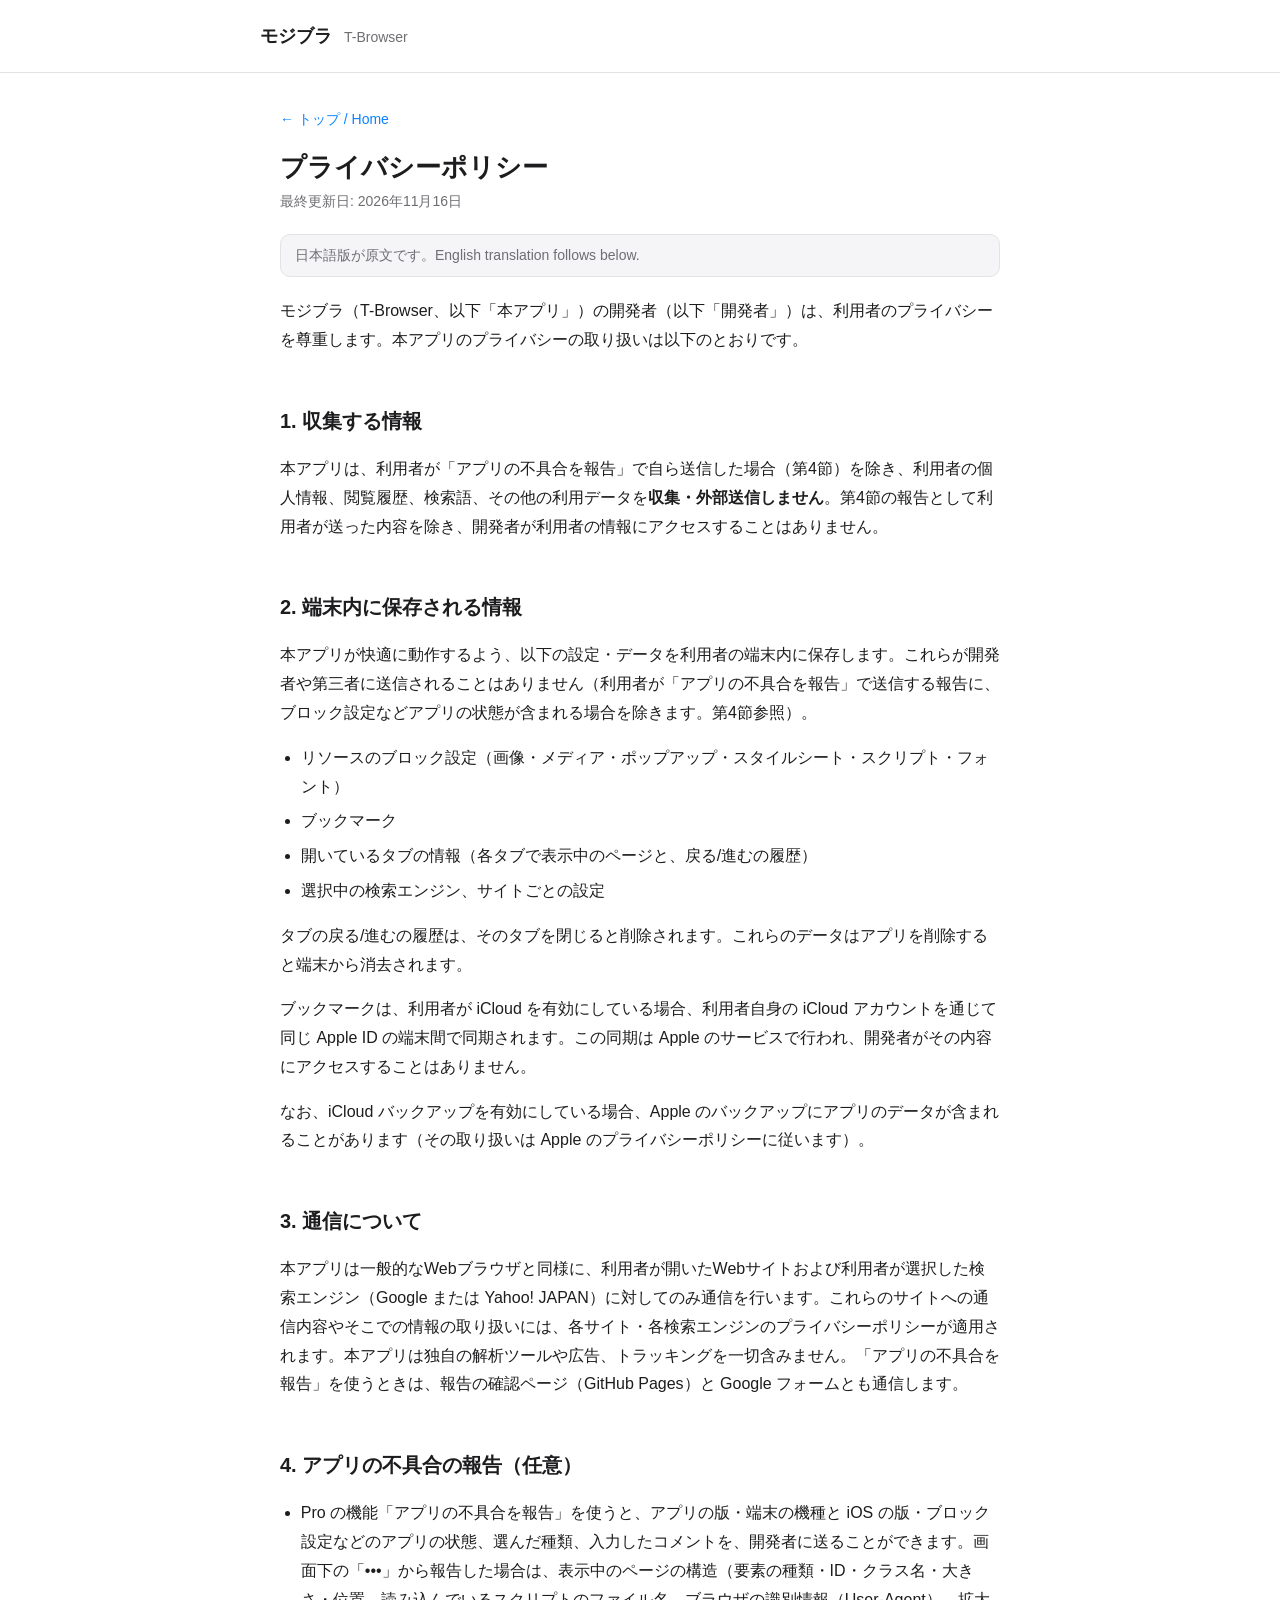
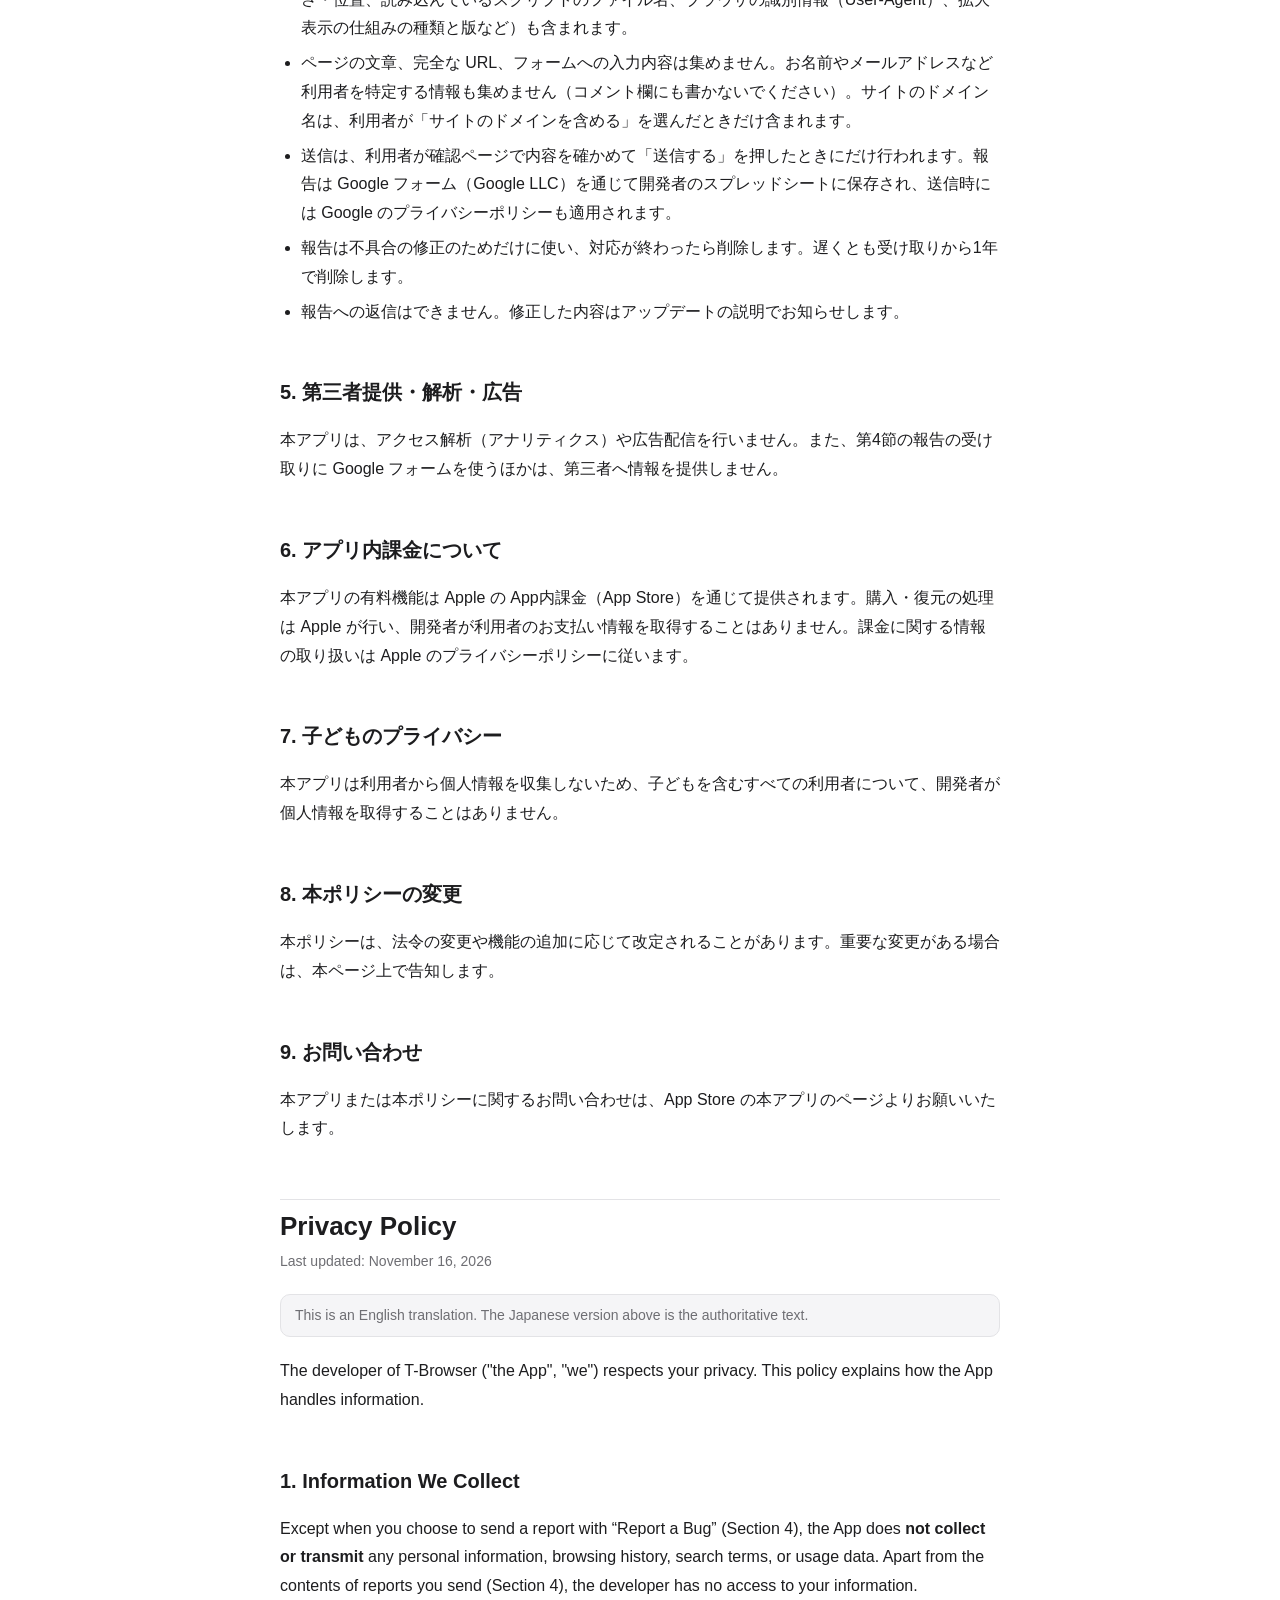
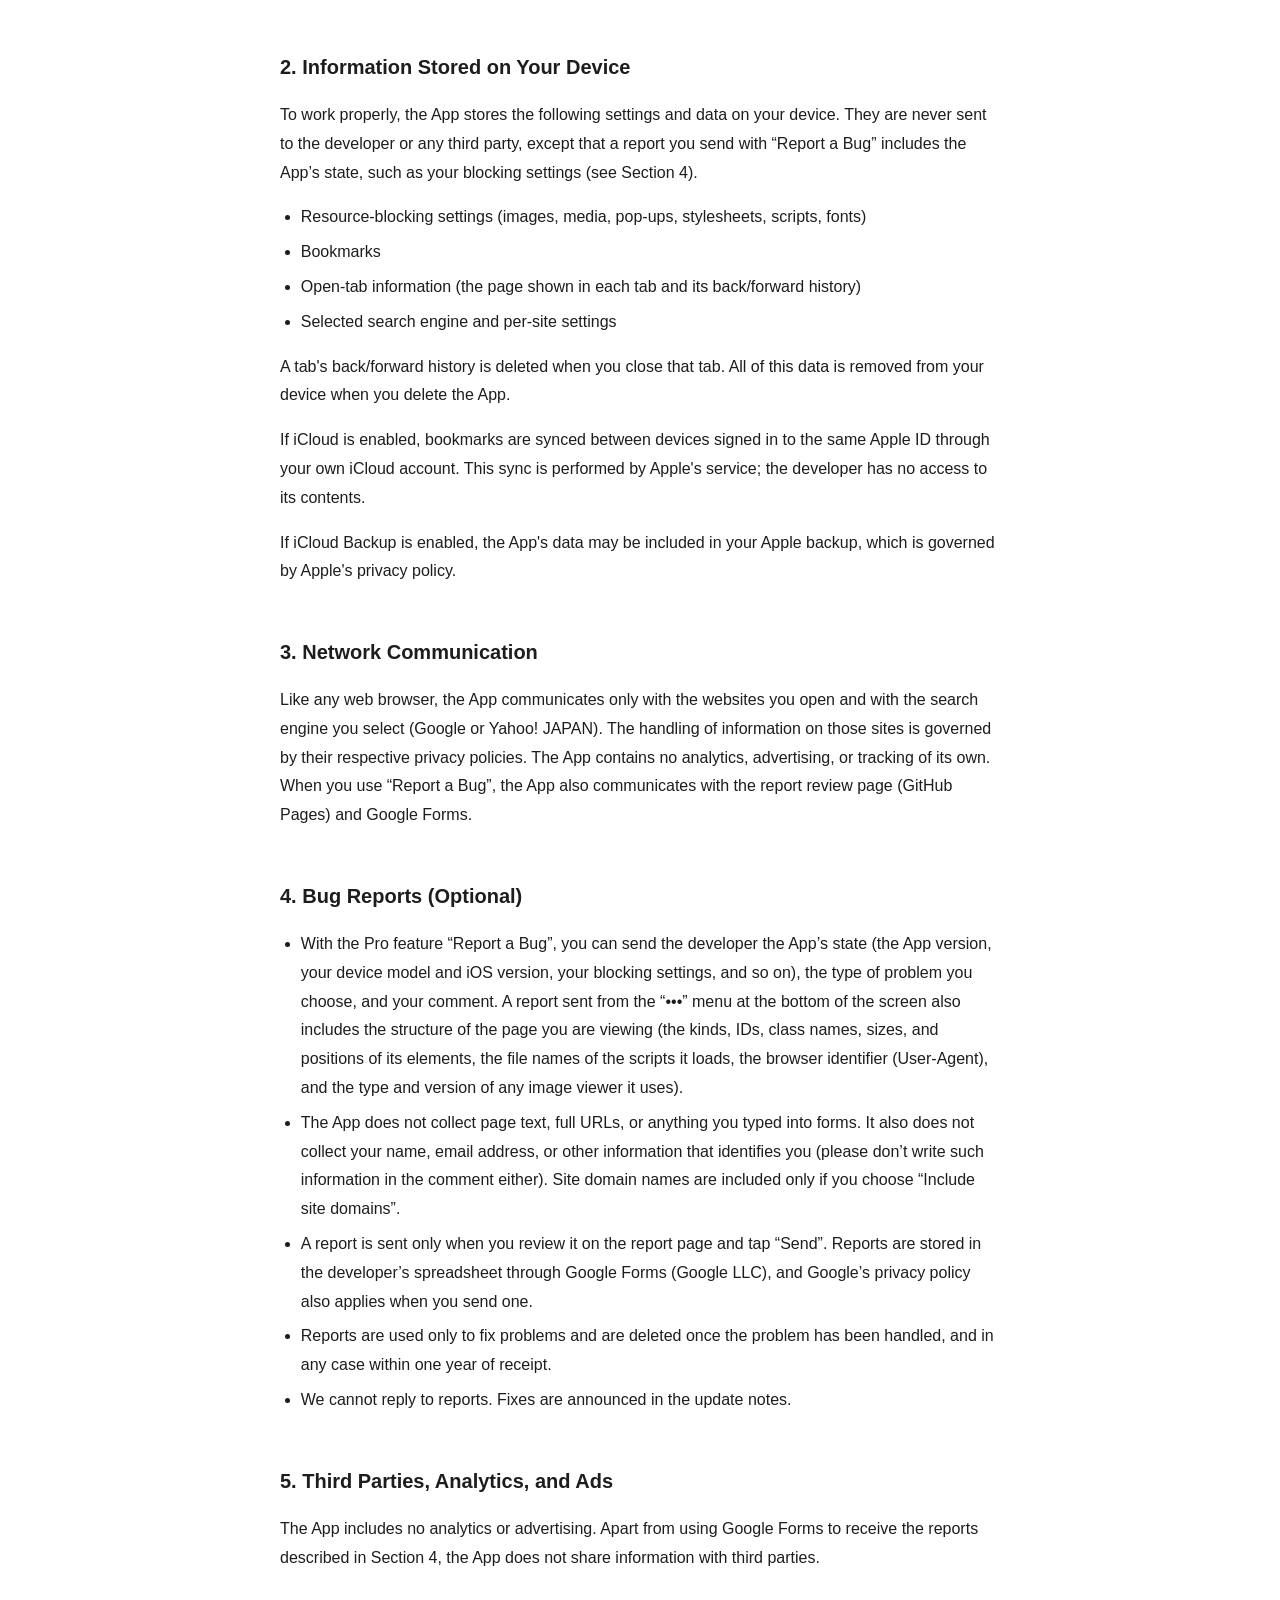
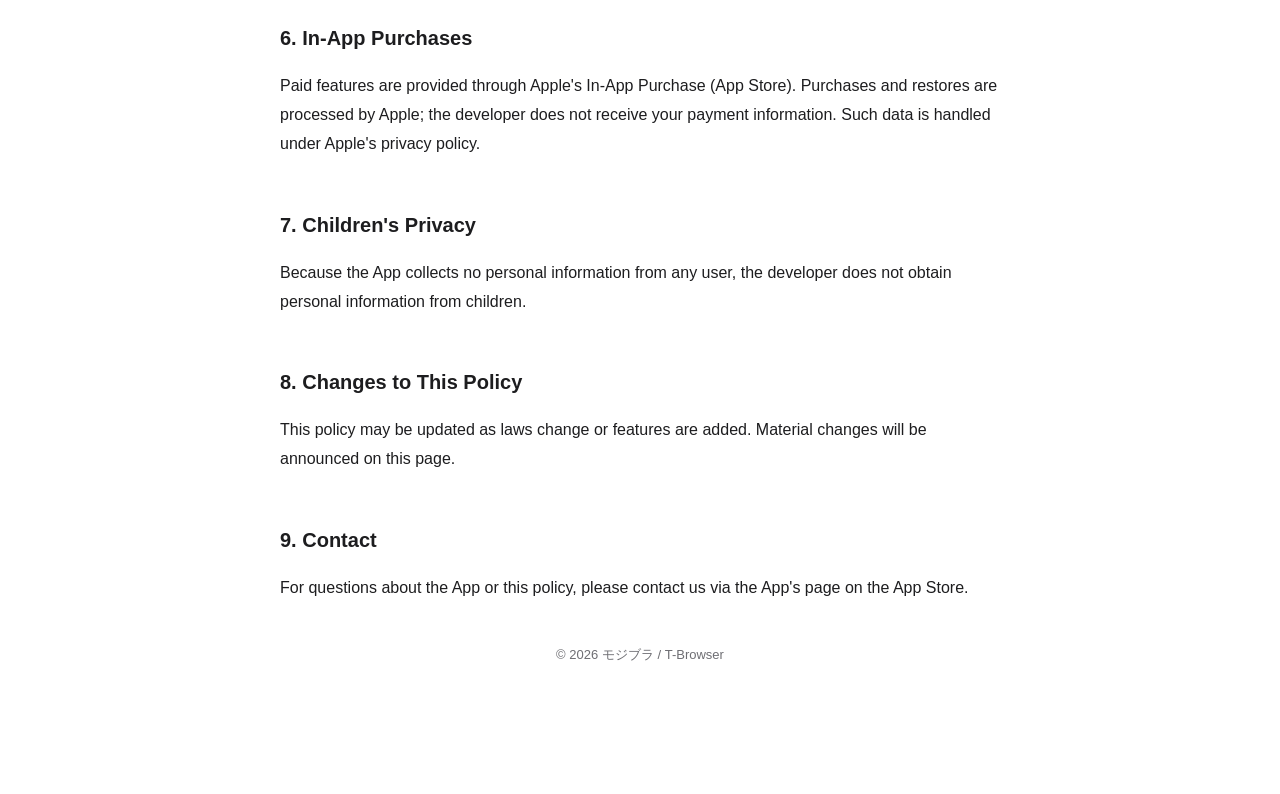
==== commit db7e330f: "docs: プライバシーポリシーの報告の節を実際に送る内容に合わせて正確にする 第1節の「開発者がアクセスすることはありません」に報告の例外を足し、第4節に ID・クラス名・スクリプトのファイル名・U" ====
--- a/privacy.html
+++ b/privacy.html
@@ -24,7 +24,7 @@
   <p>モジブラ（T-Browser、以下「本アプリ」）の開発者（以下「開発者」）は、利用者のプライバシーを尊重します。本アプリのプライバシーの取り扱いは以下のとおりです。</p>
 
   <h2>1. 収集する情報</h2>
-  <p>本アプリは、利用者が「アプリの不具合を報告」で自ら送信した場合（第4節）を除き、利用者の個人情報、閲覧履歴、検索語、その他の利用データを<strong>収集・外部送信しません</strong>。開発者が利用者の情報にアクセスすることはありません。</p>
+  <p>本アプリは、利用者が「アプリの不具合を報告」で自ら送信した場合（第4節）を除き、利用者の個人情報、閲覧履歴、検索語、その他の利用データを<strong>収集・外部送信しません</strong>。第4節の報告として利用者が送った内容を除き、開発者が利用者の情報にアクセスすることはありません。</p>
 
   <h2>2. 端末内に保存される情報</h2>
   <p>本アプリが快適に動作するよう、以下の設定・データを利用者の端末内に保存します。これらが開発者や第三者に送信されることはありません（利用者が「アプリの不具合を報告」で送信する報告に、ブロック設定などアプリの状態が含まれる場合を除きます。第4節参照）。</p>
@@ -43,8 +43,8 @@
 
   <h2>4. アプリの不具合の報告（任意）</h2>
   <ul>
-    <li>Pro の機能「アプリの不具合を報告」を使うと、アプリの版・端末の機種と iOS の版・ブロック設定などのアプリの状態、選んだ種類、入力したコメントを、開発者に送ることができます。画面下の「•••」から報告した場合は、表示中のページの構造（要素の種類・大きさ・位置など）も含まれます。</li>
-    <li>ページの文章、完全な URL、フォームへの入力内容、利用者を特定する情報は含まれません。サイトのドメイン名は、利用者が「サイトのドメインを含める」を選んだときだけ含まれます。</li>
+    <li>Pro の機能「アプリの不具合を報告」を使うと、アプリの版・端末の機種と iOS の版・ブロック設定などのアプリの状態、選んだ種類、入力したコメントを、開発者に送ることができます。画面下の「•••」から報告した場合は、表示中のページの構造（要素の種類・ID・クラス名・大きさ・位置、読み込んでいるスクリプトのファイル名、ブラウザの識別情報（User-Agent）、拡大表示の仕組みの種類と版など）も含まれます。</li>
+    <li>ページの文章、完全な URL、フォームへの入力内容は集めません。お名前やメールアドレスなど利用者を特定する情報も集めません（コメント欄にも書かないでください）。サイトのドメイン名は、利用者が「サイトのドメインを含める」を選んだときだけ含まれます。</li>
     <li>送信は、利用者が確認ページで内容を確かめて「送信する」を押したときにだけ行われます。報告は Google フォーム（Google LLC）を通じて開発者のスプレッドシートに保存され、送信時には Google のプライバシーポリシーも適用されます。</li>
     <li>報告は不具合の修正のためだけに使い、対応が終わったら削除します。遅くとも受け取りから1年で削除します。</li>
     <li>報告への返信はできません。修正した内容はアップデートの説明でお知らせします。</li>
@@ -74,7 +74,7 @@
   <p>The developer of T-Browser ("the App", "we") respects your privacy. This policy explains how the App handles information.</p>
 
   <h2>1. Information We Collect</h2>
-  <p>Except when you choose to send a report with “Report a Bug” (Section 4), the App does <strong>not collect or transmit</strong> any personal information, browsing history, search terms, or usage data. The developer has no access to your information.</p>
+  <p>Except when you choose to send a report with “Report a Bug” (Section 4), the App does <strong>not collect or transmit</strong> any personal information, browsing history, search terms, or usage data. Apart from the contents of reports you send (Section 4), the developer has no access to your information.</p>
 
   <h2>2. Information Stored on Your Device</h2>
   <p>To work properly, the App stores the following settings and data on your device. They are never sent to the developer or any third party, except that a report you send with “Report a Bug” includes the App’s state, such as your blocking settings (see Section 4).</p>
@@ -93,8 +93,8 @@
 
   <h2>4. Bug Reports (Optional)</h2>
   <ul>
-    <li>With the Pro feature “Report a Bug”, you can send the developer the App’s state (the App version, your device model and iOS version, your blocking settings, and so on), the type of problem you choose, and your comment. A report sent from the “•••” menu at the bottom of the screen also includes the structure of the page you are viewing (the kinds, sizes, and positions of its elements).</li>
-    <li>Reports do not include page text, full URLs, anything you typed into forms, or information that identifies you. Site domain names are included only if you choose “Include site domains”.</li>
+    <li>With the Pro feature “Report a Bug”, you can send the developer the App’s state (the App version, your device model and iOS version, your blocking settings, and so on), the type of problem you choose, and your comment. A report sent from the “•••” menu at the bottom of the screen also includes the structure of the page you are viewing (the kinds, IDs, class names, sizes, and positions of its elements, the file names of the scripts it loads, the browser identifier (User-Agent), and the type and version of any image viewer it uses).</li>
+    <li>The App does not collect page text, full URLs, or anything you typed into forms. It also does not collect your name, email address, or other information that identifies you (please don’t write such information in the comment either). Site domain names are included only if you choose “Include site domains”.</li>
     <li>A report is sent only when you review it on the report page and tap “Send”. Reports are stored in the developer’s spreadsheet through Google Forms (Google LLC), and Google’s privacy policy also applies when you send one.</li>
     <li>Reports are used only to fix problems and are deleted once the problem has been handled, and in any case within one year of receipt.</li>
     <li>We cannot reply to reports. Fixes are announced in the update notes.</li>
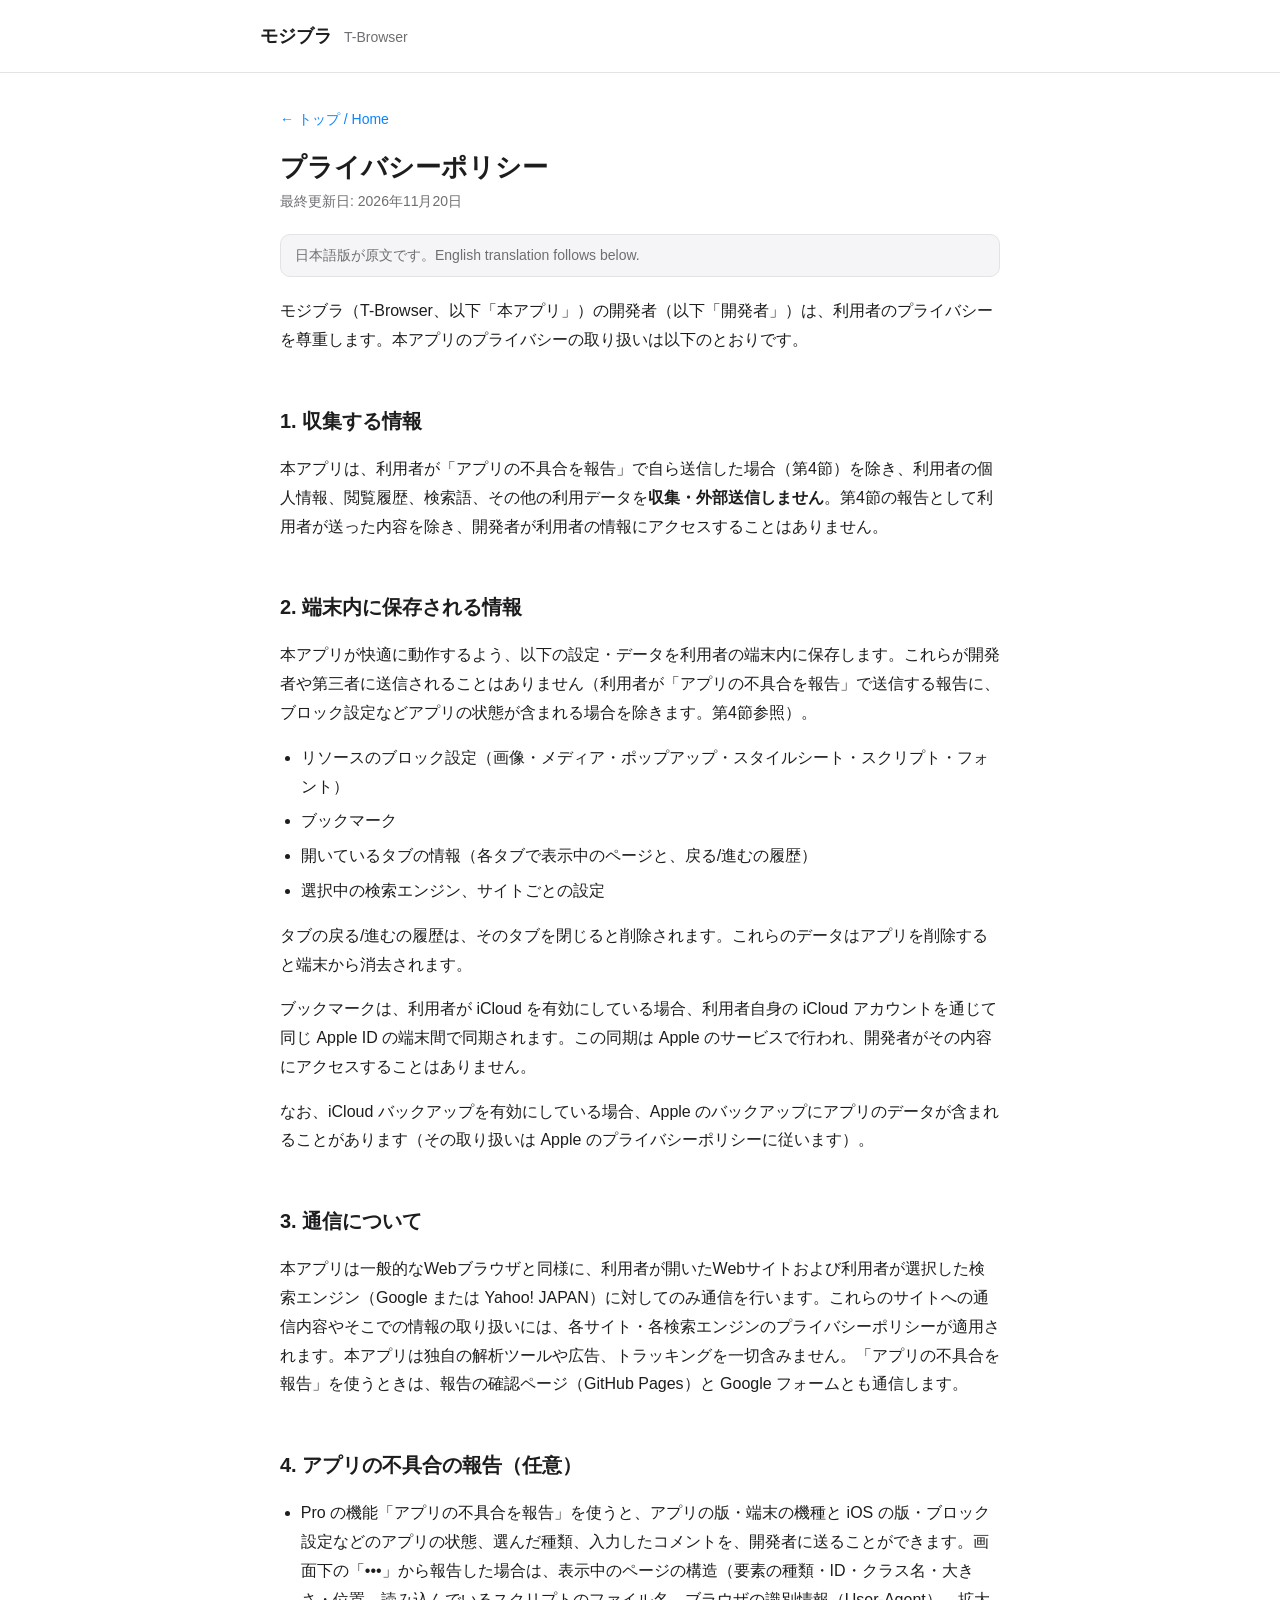
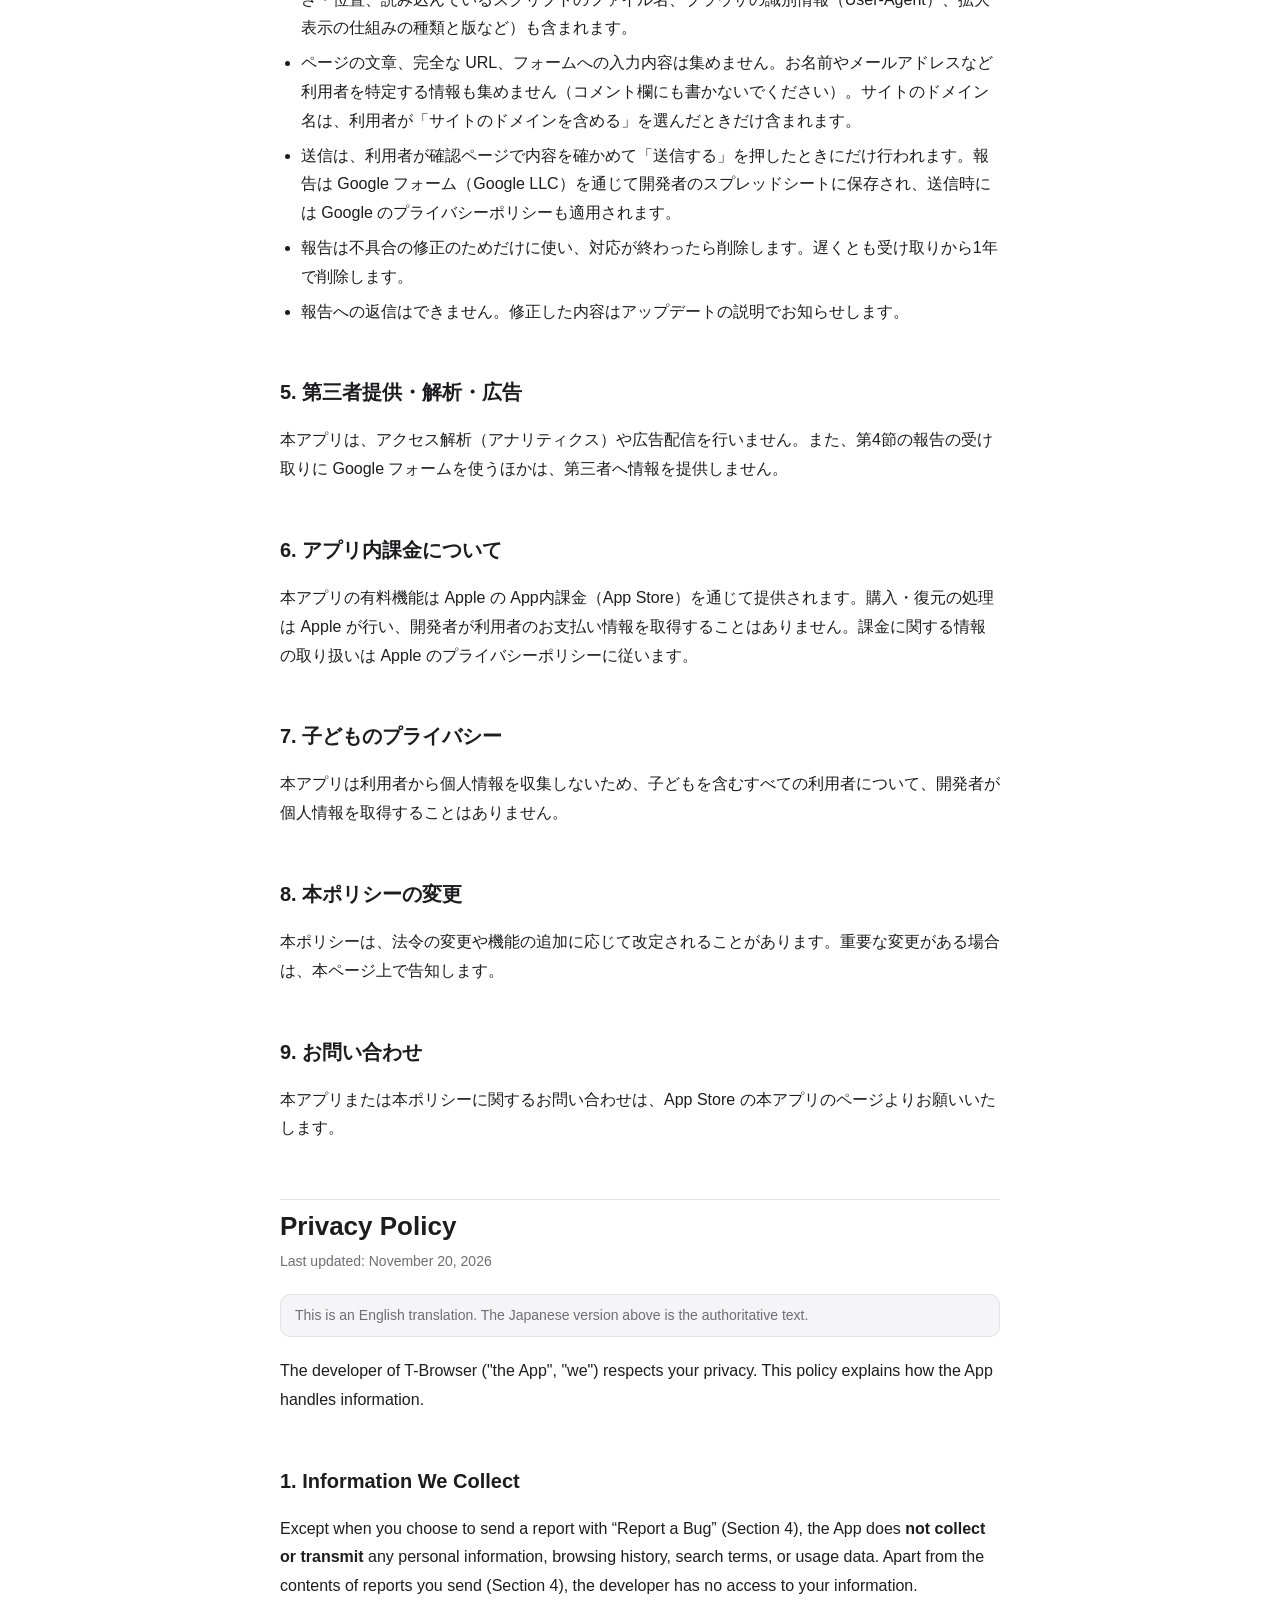
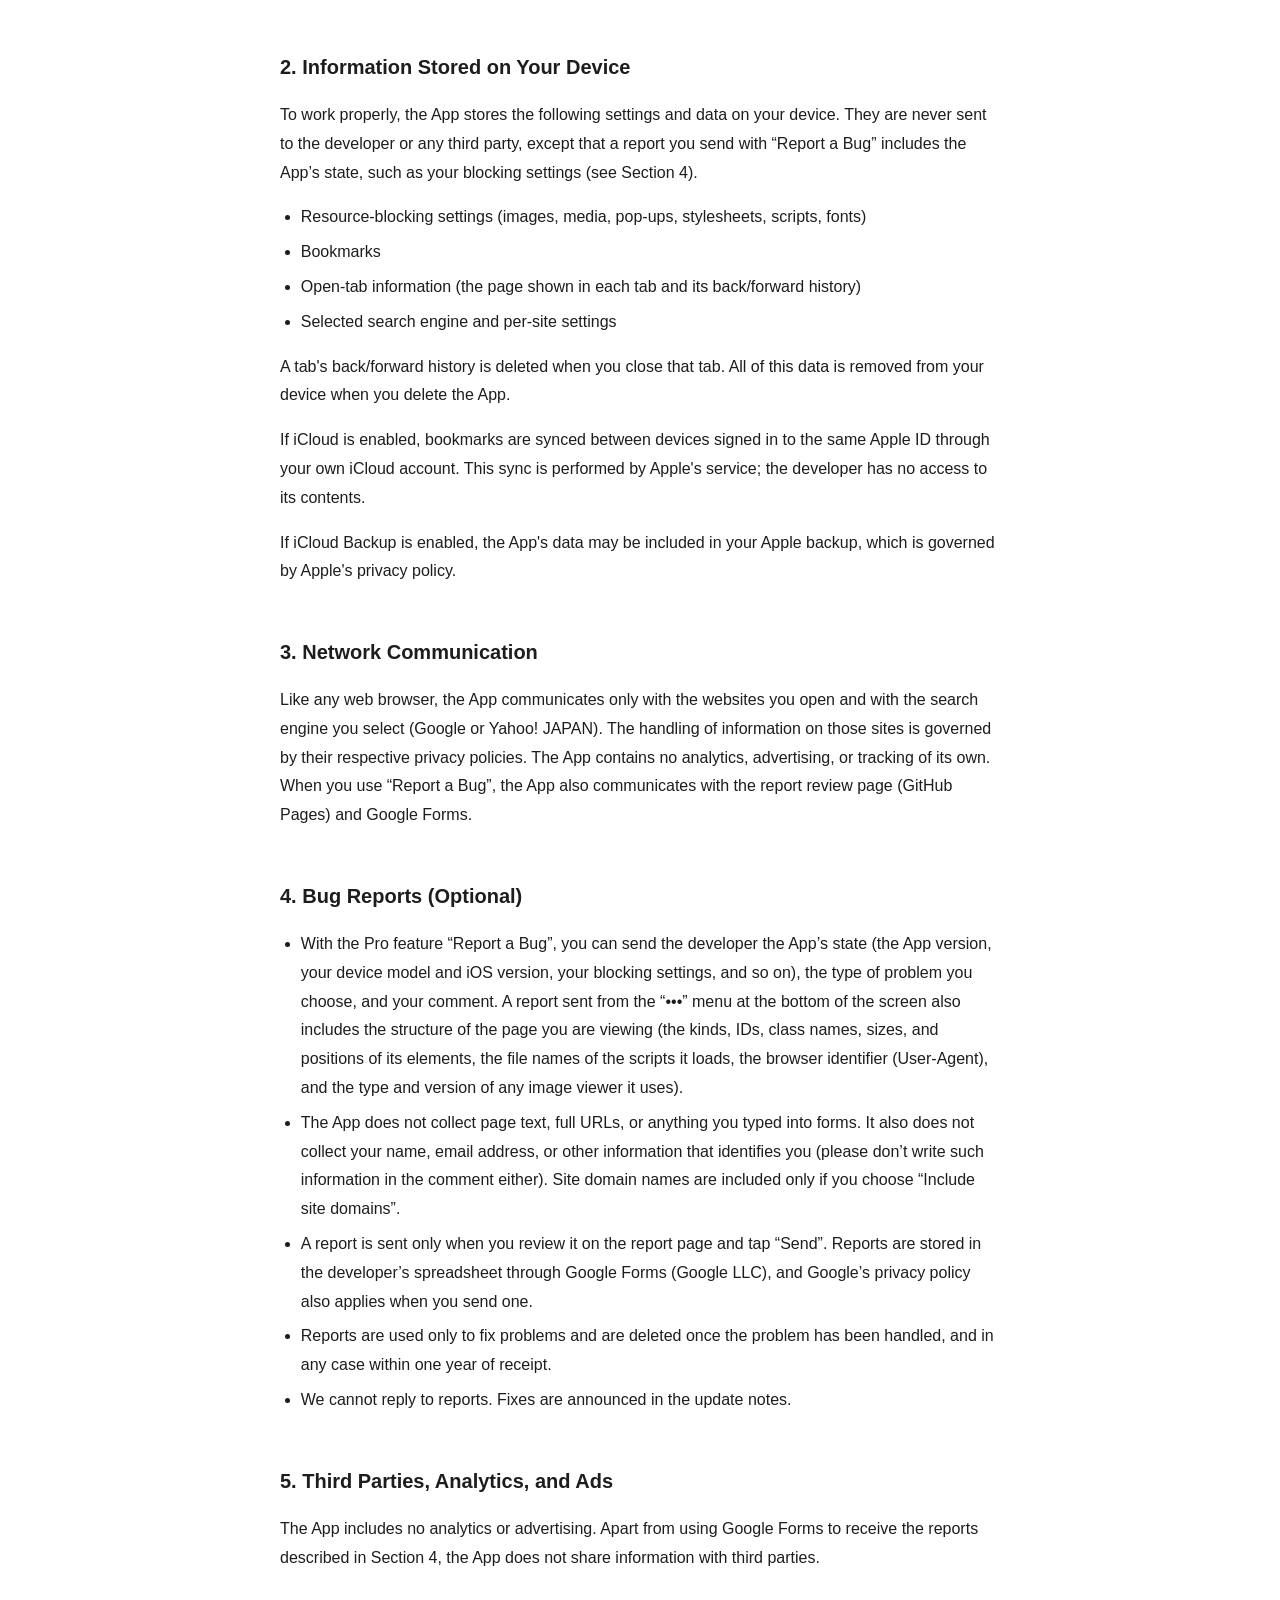
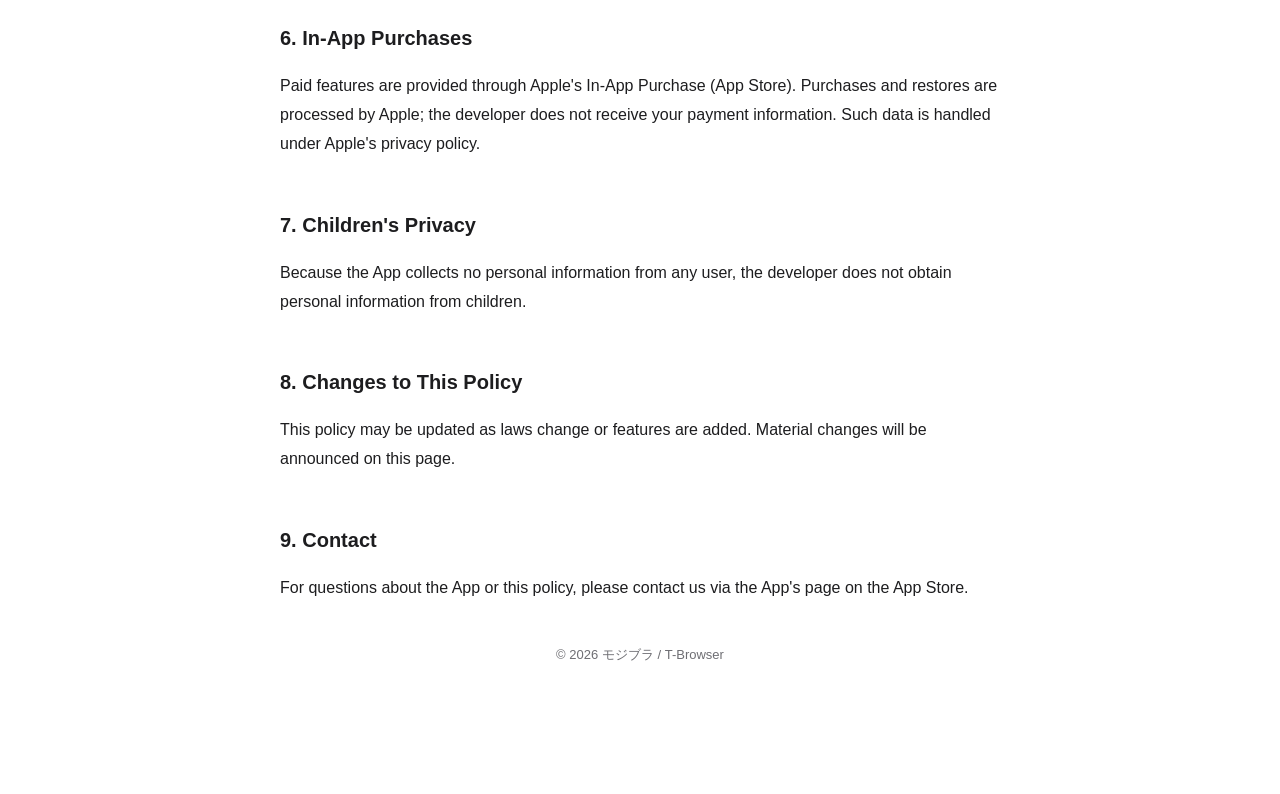
==== commit 9ba898ad: "docs: プライバシーポリシーの最終更新日を公開日（2026-11-20）にする Co-Authored-By: Claude Opus 5.5 <noreply@anthropic.com> Cl" ====
--- a/privacy.html
+++ b/privacy.html
@@ -17,7 +17,7 @@
 <main class="wrap">
   <a class="backlink" href="index.html">← トップ / Home</a>
   <h1>プライバシーポリシー</h1>
-  <p class="updated">最終更新日: 2026年11月16日</p>
+  <p class="updated">最終更新日: 2026年11月20日</p>
 
   <div class="lang-note">日本語版が原文です。English translation follows below.</div>
 
@@ -68,7 +68,7 @@
   <hr class="sep">
 
   <h1>Privacy Policy</h1>
-  <p class="updated">Last updated: November 16, 2026</p>
+  <p class="updated">Last updated: November 20, 2026</p>
   <div class="lang-note">This is an English translation. The Japanese version above is the authoritative text.</div>
 
   <p>The developer of T-Browser ("the App", "we") respects your privacy. This policy explains how the App handles information.</p>
